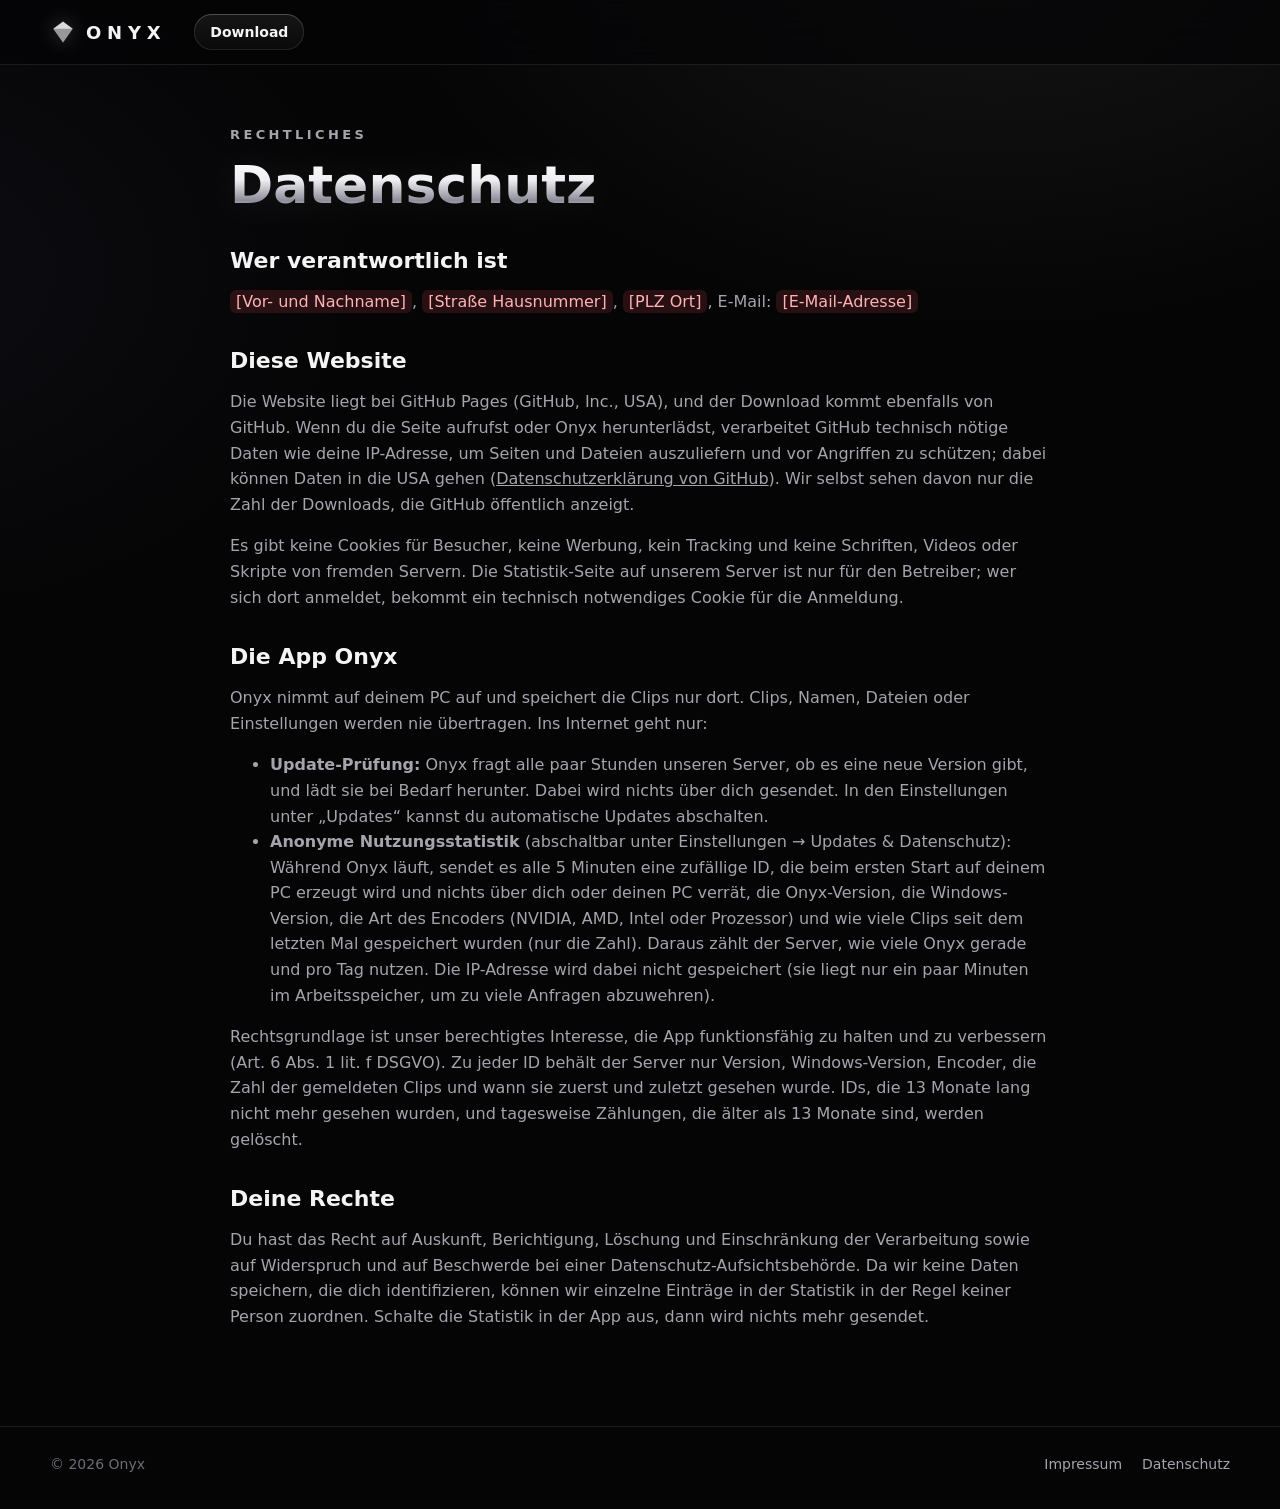
==== datenschutz/index.html @ a384460d "Website 0.4.1" ====
<!doctype html>
<html lang="de">
<head>
  <meta charset="utf-8">
  <meta http-equiv="Content-Security-Policy" content="default-src 'self'; img-src 'self' data:; media-src 'self'; style-src 'self'; script-src 'self'; connect-src 'self'; object-src 'none'; base-uri 'none'; form-action 'self'">
  <meta name="referrer" content="strict-origin-when-cross-origin">
  <meta name="viewport" content="width=device-width, initial-scale=1">
  <title>Datenschutz – Onyx</title>
  <link rel="icon" href="/favicon.ico">
  <link rel="stylesheet" href="/css/site.css">
</head>
<body>
  <header class="top">
    <div class="wrap top-inner">
      <a class="brand" href="/" aria-label="Onyx Startseite">
        <svg class="gem" viewBox="0 0 24 24" aria-hidden="true"><path d="M12 2.2 21 9.1 12 21.8 3 9.1Z" fill="#d9d9e0"/><path d="M3 9.1h18L12 21.8Z" fill="#000" fill-opacity=".3"/></svg>
        <span>Onyx</span>
      </a>
      <a class="btn btn-small" href="https://github.com/onyx-clips/onyx-clips.github.io/releases/latest/download/Onyx-Setup.exe">Download</a>
    </div>
  </header>
  <main class="wrap legal">
    <span class="kicker">Rechtliches</span>
    <h1 class="chrome">Datenschutz</h1>

    <h2>Wer verantwortlich ist</h2>
    <p><span class="todo">[Vor- und Nachname]</span>, <span class="todo">[Straße Hausnummer]</span>, <span class="todo">[PLZ Ort]</span>, E-Mail: <span class="todo">[E-Mail-Adresse]</span></p>

    <h2>Diese Website</h2>
    <p>Die Website liegt bei GitHub Pages (GitHub, Inc., USA), und der Download kommt ebenfalls von GitHub. Wenn du die Seite aufrufst oder Onyx herunterlädst, verarbeitet GitHub technisch nötige Daten wie deine IP-Adresse, um Seiten und Dateien auszuliefern und vor Angriffen zu schützen; dabei können Daten in die USA gehen (<a href="https://docs.github.com/de/site-policy/privacy-policies/github-general-privacy-statement">Datenschutzerklärung von GitHub</a>). Wir selbst sehen davon nur die Zahl der Downloads, die GitHub öffentlich anzeigt.</p>
    <p>Es gibt keine Cookies für Besucher, keine Werbung, kein Tracking und keine Schriften, Videos oder Skripte von fremden Servern. Die Statistik-Seite auf unserem Server ist nur für den Betreiber; wer sich dort anmeldet, bekommt ein technisch notwendiges Cookie für die Anmeldung.</p>

    <h2>Die App Onyx</h2>
    <p>Onyx nimmt auf deinem PC auf und speichert die Clips nur dort. Clips, Namen, Dateien oder Einstellungen werden nie übertragen. Ins Internet geht nur:</p>
    <ul>
      <li><b>Update-Prüfung:</b> Onyx fragt alle paar Stunden unseren Server, ob es eine neue Version gibt, und lädt sie bei Bedarf herunter. Dabei wird nichts über dich gesendet. In den Einstellungen unter „Updates“ kannst du automatische Updates abschalten.</li>
      <li><b>Anonyme Nutzungsstatistik</b> (abschaltbar unter Einstellungen → Updates &amp; Datenschutz): Während Onyx läuft, sendet es alle 5 Minuten eine zufällige ID, die beim ersten Start auf deinem PC erzeugt wird und nichts über dich oder deinen PC verrät, die Onyx-Version, die Windows-Version, die Art des Encoders (NVIDIA, AMD, Intel oder Prozessor) und wie viele Clips seit dem letzten Mal gespeichert wurden (nur die Zahl). Daraus zählt der Server, wie viele Onyx gerade und pro Tag nutzen. Die IP-Adresse wird dabei nicht gespeichert (sie liegt nur ein paar Minuten im Arbeitsspeicher, um zu viele Anfragen abzuwehren).</li>
    </ul>
    <p>Rechtsgrundlage ist unser berechtigtes Interesse, die App funktionsfähig zu halten und zu verbessern (Art. 6 Abs. 1 lit. f DSGVO). Zu jeder ID behält der Server nur Version, Windows-Version, Encoder, die Zahl der gemeldeten Clips und wann sie zuerst und zuletzt gesehen wurde. IDs, die 13 Monate lang nicht mehr gesehen wurden, und tagesweise Zählungen, die älter als 13 Monate sind, werden gelöscht.</p>

    <h2>Deine Rechte</h2>
    <p>Du hast das Recht auf Auskunft, Berichtigung, Löschung und Einschränkung der Verarbeitung sowie auf Widerspruch und auf Beschwerde bei einer Datenschutz-Aufsichtsbehörde. Da wir keine Daten speichern, die dich identifizieren, können wir einzelne Einträge in der Statistik in der Regel keiner Person zuordnen. Schalte die Statistik in der App aus, dann wird nichts mehr gesendet.</p>
  </main>
  <footer class="foot">
    <div class="wrap foot-inner">
      <span>© 2026 Onyx</span>
      <nav aria-label="Rechtliches"><a href="/impressum/">Impressum</a><a href="/datenschutz/">Datenschutz</a></nav>
    </div>
  </footer>
</body>
</html>
---- css/site.css ----
/* Onyx website, design "Obsidian" like the app: near-black surfaces, chrome type, light edges,
   white as the only accent. System fonts only (Bahnschrift ships with Windows); nothing is loaded
   from other servers. */
:root {
  color-scheme: dark;
  --obsidian: #050506;
  --bg-1: #0c0c0e;
  --bg-2: #121215;
  --bg-3: #19191d;
  --line: rgba(255, 255, 255, 0.09);
  --line-2: rgba(255, 255, 255, 0.16);
  --text-1: #f4f4f5;
  --text-2: #a4a4ad;
  --text-3: #6c6c76;
  --accent: #f4f4f5;
  --on-accent: #0a0a0c;
  --live: #ff4d55;
  --ok: #57e08c;
  --chrome: linear-gradient(180deg, #ffffff 0%, #efeff3 40%, #8e8e9a 76%, #d9d9e0 100%);
  --edge: inset 0 0 0 1px rgba(255, 255, 255, 0.1), inset 0 1px 0 rgba(255, 255, 255, 0.14);
  --glass: linear-gradient(180deg, rgba(255, 255, 255, 0.07), rgba(255, 255, 255, 0.025));
  --shadow: 0 30px 80px rgba(0, 0, 0, 0.6), 0 8px 24px rgba(0, 0, 0, 0.4);
  --font: "Segoe UI Variable Text", "Segoe UI", system-ui, -apple-system, "Helvetica Neue", Arial, sans-serif;
  --font-display: "Bahnschrift", "Segoe UI Variable Display", "Arial Narrow", "Roboto Condensed", system-ui, sans-serif;
  --r: 18px;
  --ease: cubic-bezier(0.16, 1, 0.3, 1);
}

* { box-sizing: border-box; }
[hidden] { display: none !important; }
html { scroll-behavior: smooth; scroll-padding-top: 84px; }
body {
  margin: 0;
  background: var(--obsidian);
  color: var(--text-1);
  font: 16px/1.6 var(--font);
  -webkit-font-smoothing: antialiased;
  overflow-x: hidden;
}
body::before {
  content: ""; position: fixed; inset: 0; z-index: -1; pointer-events: none;
  background:
    radial-gradient(900px 600px at 78% -10%, rgba(255, 255, 255, 0.07), transparent 70%),
    radial-gradient(700px 500px at -10% 30%, rgba(160, 170, 255, 0.05), transparent 70%),
    var(--obsidian);
}
img, video { max-width: 100%; display: block; }
a { color: inherit; }
::selection { background: rgba(255, 255, 255, 0.22); }

.wrap { width: min(1180px, 100% - 40px); margin: 0 auto; }
.skip { position: absolute; left: -999px; top: 8px; z-index: 100; padding: 8px 14px; background: var(--accent); color: var(--on-accent); border-radius: 8px; }
.skip:focus { left: 12px; }

.chrome {
  background: var(--chrome);
  -webkit-background-clip: text; background-clip: text;
  color: transparent;
  filter: drop-shadow(0 2px 18px rgba(255, 255, 255, 0.08));
}
.kicker {
  display: inline-block;
  font-family: var(--font-display); font-size: 13px; font-weight: 600; letter-spacing: 0.26em; text-transform: uppercase;
  color: var(--text-2);
}
.mono { font-family: "Cascadia Mono", Consolas, monospace; font-size: 0.92em; color: var(--text-1); }
kbd {
  display: inline-block; min-width: 1.8em; padding: 0.05em 0.5em; border-radius: 7px;
  font: 600 0.82em var(--font-display); letter-spacing: 0.04em; text-align: center; color: var(--text-1);
  background: linear-gradient(180deg, #2a2a30, #17171b);
  box-shadow: inset 0 1px 0 rgba(255, 255, 255, 0.18), 0 2px 0 #050506, 0 3px 8px rgba(0, 0, 0, 0.5);
  vertical-align: 0.08em;
}

/* ───────── Buttons ───────── */
.btn {
  display: inline-flex; align-items: center; justify-content: center; gap: 10px;
  height: 44px; padding: 0 20px; border-radius: 999px;
  font: 600 15px var(--font); text-decoration: none; white-space: nowrap;
  color: var(--text-1); background: var(--glass); box-shadow: var(--edge);
  transition: transform 0.2s var(--ease), box-shadow 0.2s var(--ease), background 0.2s;
}
.btn:hover { transform: translateY(-1px); box-shadow: inset 0 0 0 1px rgba(255, 255, 255, 0.2), inset 0 1px 0 rgba(255, 255, 255, 0.2), 0 10px 30px rgba(0, 0, 0, 0.4); }
.btn:focus-visible { outline: 2px solid #fff; outline-offset: 3px; }
.btn svg { width: 19px; height: 19px; }
.btn-primary { color: var(--on-accent); background: linear-gradient(180deg, #ffffff, #dcdce2); box-shadow: inset 0 1px 0 #fff, 0 0 28px rgba(255, 255, 255, 0.22); }
.btn-primary:hover { box-shadow: inset 0 1px 0 #fff, 0 0 40px rgba(255, 255, 255, 0.35), 0 12px 30px rgba(0, 0, 0, 0.4); }
.btn-big { height: 54px; padding: 0 26px; font-size: 16px; }
.btn-small { height: 36px; padding: 0 16px; font-size: 14px; }

/* ───────── Header ───────── */
.top {
  position: sticky; top: 0; z-index: 50;
  background: rgba(5, 5, 6, 0.72);
  backdrop-filter: blur(18px) saturate(150%);
  border-bottom: 1px solid var(--line);
}
.top-inner { display: flex; align-items: center; gap: 28px; height: 64px; }
.brand { display: flex; align-items: center; gap: 10px; text-decoration: none; font: 700 18px var(--font-display); letter-spacing: 0.32em; text-transform: uppercase; }
.gem { width: 26px; height: 26px; filter: drop-shadow(0 0 10px rgba(255, 255, 255, 0.25)); }
.nav { display: flex; gap: 26px; margin-left: auto; }
.nav a { color: var(--text-2); text-decoration: none; font-size: 15px; transition: color 0.2s; }
.nav a:hover { color: var(--text-1); }

/* ───────── Hero ───────── */
.hero { position: relative; overflow: hidden; padding: 72px 0 56px; }
.beams { position: absolute; inset: 0; pointer-events: none; }
.beams span { position: absolute; top: -40%; height: 180%; width: 14%; rotate: 22deg; background: linear-gradient(90deg, transparent, rgba(255, 255, 255, 0.04), transparent); }
.beams span:first-child { left: 18%; }
.beams span:last-child { left: 64%; width: 8%; opacity: 0.7; }
.hero-inner { position: relative; display: grid; grid-template-columns: minmax(0, 1.15fr) minmax(0, 0.85fr); gap: 56px; align-items: center; }
.hero h1 { margin: 16px 0 18px; font: 700 clamp(42px, 6.2vw, 78px)/1.02 var(--font-display); letter-spacing: -0.01em; }
.lead { margin: 0; max-width: 34em; color: var(--text-2); font-size: clamp(17px, 1.6vw, 19px); }
.cta { display: flex; flex-wrap: wrap; gap: 14px; margin: 30px 0 14px; }
.fine { margin: 0; color: var(--text-3); font-size: 14px; }

.hero-phone { position: relative; justify-self: center; }
.phone {
  position: relative; width: min(330px, 78vw); aspect-ratio: 9 / 16; border-radius: 38px; overflow: hidden;
  background: #000;
  box-shadow: 0 0 0 10px #0d0d10, 0 0 0 11px rgba(255, 255, 255, 0.14), var(--shadow);
  animation: float 9s ease-in-out infinite;
}
.phone-video { width: 100%; height: 100%; object-fit: cover; }
.phone-glow { position: absolute; inset: 10% -20% -10%; z-index: -1; background: radial-gradient(closest-side, rgba(180, 190, 255, 0.22), transparent); filter: blur(40px); }
@keyframes float { 50% { translate: 0 -10px; } }

/* ───────── Steps ───────── */
.steps { display: grid; grid-template-columns: repeat(3, minmax(0, 1fr)); gap: 18px; padding: 24px 0 72px; }
.step { padding: 26px 26px 24px; border-radius: var(--r); background: var(--glass); box-shadow: var(--edge); }
.step-num { font: 700 14px var(--font-display); letter-spacing: 0.2em; color: var(--text-3); }
.step h3 { margin: 8px 0 8px; font: 700 22px var(--font-display); }
.step p { margin: 0; color: var(--text-2); font-size: 15px; }

/* ───────── Features ───────── */
.section-head { margin-bottom: 40px; }
.section-head h2, .perf h2, .trust h2, .download h2 { margin: 12px 0 0; font: 700 clamp(32px, 4.2vw, 52px)/1.06 var(--font-display); }
.features { padding: 40px 0 80px; }
.feature { display: grid; grid-template-columns: minmax(0, 0.8fr) minmax(0, 1.2fr); gap: 52px; align-items: center; padding: 34px 0; }
.feature.is-flipped { grid-template-columns: minmax(0, 1.2fr) minmax(0, 0.8fr); }
.feature.is-flipped .feature-text { order: 2; }
.feature h3 { margin: 0 0 12px; font: 700 clamp(24px, 2.6vw, 32px)/1.15 var(--font-display); }
.feature p { margin: 0; color: var(--text-2); }
.shot {
  margin: 0; border-radius: var(--r); overflow: hidden; background: var(--bg-2);
  box-shadow: 0 0 0 1px var(--line-2), var(--shadow);
  transition: transform 0.6s var(--ease);
}
.shot:hover { transform: translateY(-4px); }
.shot img { width: 100%; height: auto; }
.shot-tall { max-width: 380px; justify-self: center; }
.more { display: grid; grid-template-columns: repeat(3, minmax(0, 1fr)); gap: 12px 24px; margin: 46px 0 0; padding: 0; list-style: none; color: var(--text-2); font-size: 15px; }
.more li { padding: 14px 16px; border-radius: 14px; background: rgba(255, 255, 255, 0.03); box-shadow: inset 0 0 0 1px var(--line); }
.more b { color: var(--text-1); font-weight: 600; }

/* ───────── Performance ───────── */
.perf { padding: 80px 0; border-top: 1px solid var(--line); border-bottom: 1px solid var(--line); background: linear-gradient(180deg, rgba(255, 255, 255, 0.02), transparent); }
.perf-inner { display: grid; grid-template-columns: minmax(0, 1fr) minmax(0, 1fr); gap: 56px; align-items: center; }
.perf p { color: var(--text-2); }
.chips { display: flex; flex-wrap: wrap; gap: 10px; margin-top: 22px; }
.chip { padding: 8px 14px; border-radius: 999px; font: 600 13px var(--font-display); letter-spacing: 0.12em; text-transform: uppercase; background: var(--glass); box-shadow: var(--edge); }

/* ───────── Trust, FAQ, download ───────── */
.trust { padding: 80px 0 40px; }
.trust-card { padding: 44px; border-radius: 28px; text-align: center; background: radial-gradient(600px 240px at 50% 0%, rgba(255, 255, 255, 0.08), transparent), var(--glass); box-shadow: var(--edge); }
.trust-card p { max-width: 46em; margin: 16px auto 0; color: var(--text-2); }

.faq { padding: 60px 0 40px; max-width: 860px; }
details { border-bottom: 1px solid var(--line); }
summary { cursor: pointer; list-style: none; padding: 20px 40px 20px 0; position: relative; font: 600 19px var(--font-display); }
summary::-webkit-details-marker { display: none; }
summary::after { content: "+"; position: absolute; right: 6px; top: 16px; font: 300 28px var(--font); color: var(--text-2); transition: rotate 0.3s var(--ease); }
details[open] summary::after { rotate: 45deg; }
details p { margin: 0 0 22px; color: var(--text-2); }

.download { padding: 60px 0 90px; }
.download-card { padding: 56px 32px; border-radius: 32px; text-align: center; background: radial-gradient(500px 260px at 50% 0%, rgba(255, 255, 255, 0.1), transparent), var(--glass); box-shadow: var(--edge), var(--shadow); }
.gem-big { width: 64px; height: 64px; margin: 0 auto 6px; }
.download-card .lead { margin: 14px auto 28px; }
.download-card .fine { margin-top: 14px; }

.foot { border-top: 1px solid var(--line); padding: 26px 0 34px; color: var(--text-3); font-size: 14px; }
.foot-inner { display: flex; flex-wrap: wrap; justify-content: space-between; gap: 12px; }
.foot nav { display: flex; gap: 20px; }
.foot a { color: var(--text-2); text-decoration: none; }
.foot a:hover { color: var(--text-1); }

/* ───────── Legal pages ───────── */
.legal { max-width: 820px; padding: 56px 0 80px; }
.legal h1 { font: 700 clamp(34px, 5vw, 52px)/1.1 var(--font-display); margin: 10px 0 26px; }
.legal h2 { font: 700 22px var(--font-display); margin: 34px 0 10px; }
.legal p, .legal li { color: var(--text-2); }
.legal .todo { padding: 2px 6px; border-radius: 6px; background: rgba(255, 77, 85, 0.14); color: #ffb3b7; }

/* ───────── Reveal on scroll (only when JS runs) ───────── */
.js .reveal { opacity: 0; translate: 0 26px; transition: opacity 0.8s var(--ease), translate 0.8s var(--ease); }
.js .reveal.is-in { opacity: 1; translate: 0 0; }

@media (max-width: 900px) {
  .hero { padding-top: 44px; }
  .hero-inner, .feature, .feature.is-flipped, .perf-inner { grid-template-columns: minmax(0, 1fr); gap: 32px; }
  .feature.is-flipped .feature-text { order: 0; }
  .steps, .more { grid-template-columns: minmax(0, 1fr); }
  .nav { display: none; }
  .top .btn-small { margin-left: auto; }
  .trust-card { padding: 30px 22px; }
}
@media (prefers-reduced-motion: reduce) {
  * { animation: none !important; transition: none !important; scroll-behavior: auto !important; }
  .js .reveal { opacity: 1; translate: 0 0; }
}
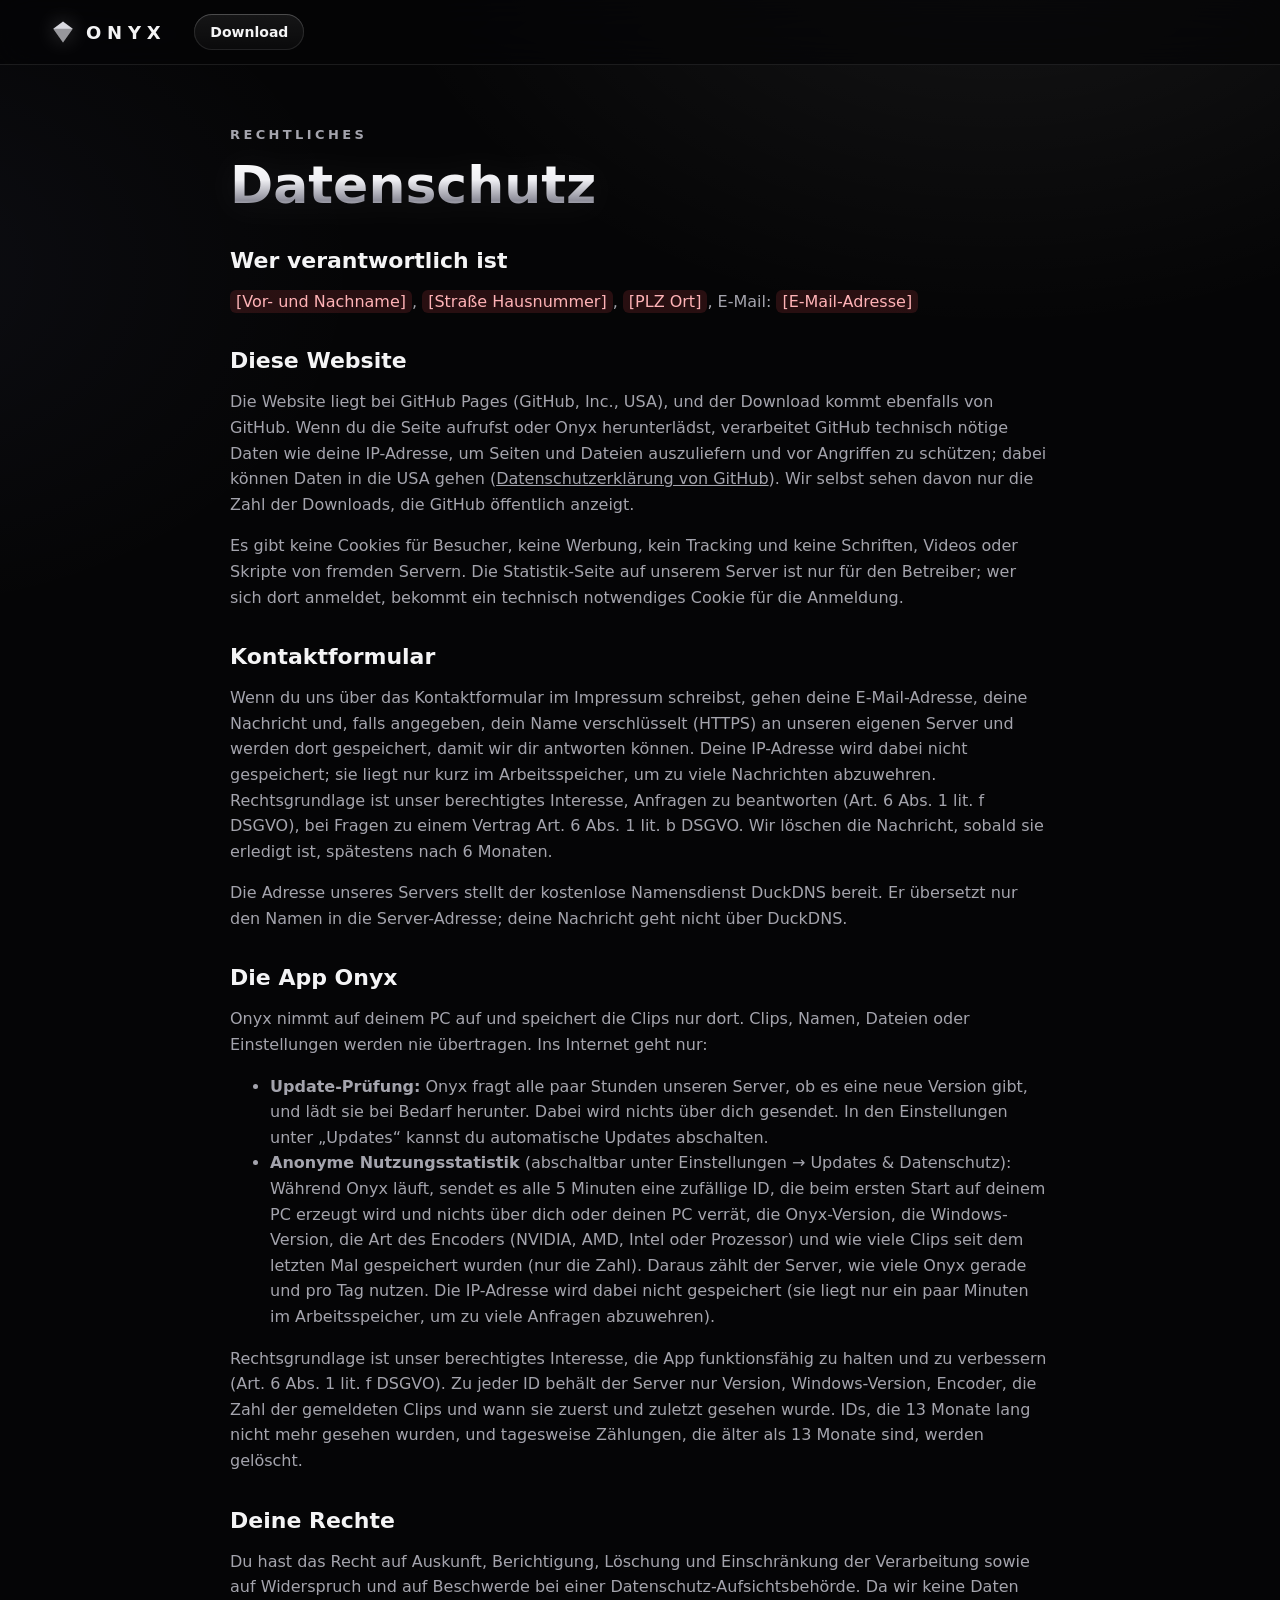
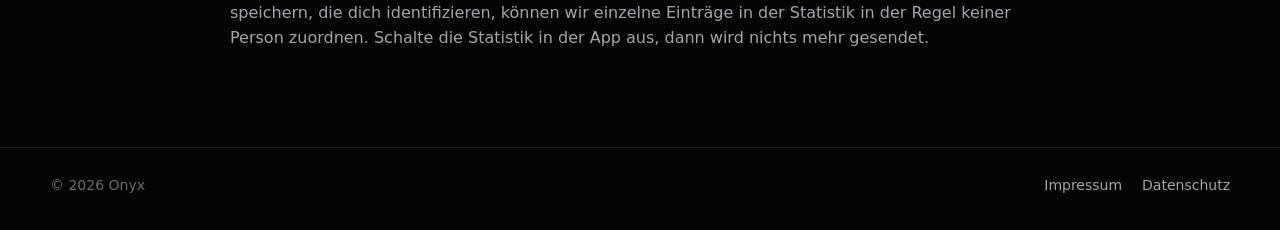
==== commit 2190ba3b: "Website 0.4.3" ====
--- a/datenschutz/index.html
+++ b/datenschutz/index.html
@@ -2,7 +2,7 @@
 <html lang="de">
 <head>
   <meta charset="utf-8">
-  <meta http-equiv="Content-Security-Policy" content="default-src 'self'; img-src 'self' data:; media-src 'self'; style-src 'self'; script-src 'self'; connect-src 'self'; object-src 'none'; base-uri 'none'; form-action 'self'">
+  <meta http-equiv="Content-Security-Policy" content="default-src 'self'; img-src 'self' data:; media-src 'self'; style-src 'self'; script-src 'self'; connect-src 'self' https://onyx-clips.duckdns.org:8443; object-src 'none'; base-uri 'none'; form-action 'self' https://onyx-clips.duckdns.org:8443">
   <meta name="referrer" content="strict-origin-when-cross-origin">
   <meta name="viewport" content="width=device-width, initial-scale=1">
   <title>Datenschutz – Onyx</title>
@@ -29,6 +29,12 @@
     <h2>Diese Website</h2>
     <p>Die Website liegt bei GitHub Pages (GitHub, Inc., USA), und der Download kommt ebenfalls von GitHub. Wenn du die Seite aufrufst oder Onyx herunterlädst, verarbeitet GitHub technisch nötige Daten wie deine IP-Adresse, um Seiten und Dateien auszuliefern und vor Angriffen zu schützen; dabei können Daten in die USA gehen (<a href="https://docs.github.com/de/site-policy/privacy-policies/github-general-privacy-statement">Datenschutzerklärung von GitHub</a>). Wir selbst sehen davon nur die Zahl der Downloads, die GitHub öffentlich anzeigt.</p>
     <p>Es gibt keine Cookies für Besucher, keine Werbung, kein Tracking und keine Schriften, Videos oder Skripte von fremden Servern. Die Statistik-Seite auf unserem Server ist nur für den Betreiber; wer sich dort anmeldet, bekommt ein technisch notwendiges Cookie für die Anmeldung.</p>
+    <!-- contact:start  tools/server/build-pages.ps1 leaves this out together with the form -->
+
+    <h2 id="kontakt">Kontaktformular</h2>
+    <p>Wenn du uns über das Kontaktformular im Impressum schreibst, gehen deine E-Mail-Adresse, deine Nachricht und, falls angegeben, dein Name verschlüsselt (HTTPS) an unseren eigenen Server und werden dort gespeichert, damit wir dir antworten können. Deine IP-Adresse wird dabei nicht gespeichert; sie liegt nur kurz im Arbeitsspeicher, um zu viele Nachrichten abzuwehren. Rechtsgrundlage ist unser berechtigtes Interesse, Anfragen zu beantworten (Art. 6 Abs. 1 lit. f DSGVO), bei Fragen zu einem Vertrag Art. 6 Abs. 1 lit. b DSGVO. Wir löschen die Nachricht, sobald sie erledigt ist, spätestens nach 6 Monaten.</p>
+    <p>Die Adresse unseres Servers stellt der kostenlose Namensdienst DuckDNS bereit. Er übersetzt nur den Namen in die Server-Adresse; deine Nachricht geht nicht über DuckDNS.</p>
+    <!-- contact:end -->
 
     <h2>Die App Onyx</h2>
     <p>Onyx nimmt auf deinem PC auf und speichert die Clips nur dort. Clips, Namen, Dateien oder Einstellungen werden nie übertragen. Ins Internet geht nur:</p>
--- a/css/site.css
+++ b/css/site.css
@@ -87,6 +87,8 @@
 .btn-primary:hover { box-shadow: inset 0 1px 0 #fff, 0 0 40px rgba(255, 255, 255, 0.35), 0 12px 30px rgba(0, 0, 0, 0.4); }
 .btn-big { height: 54px; padding: 0 26px; font-size: 16px; }
 .btn-small { height: 36px; padding: 0 16px; font-size: 14px; }
+button.btn { border: 0; cursor: pointer; }
+button.btn:disabled { opacity: 0.6; cursor: default; transform: none; }
 
 /* ───────── Header ───────── */
 .top {
@@ -131,6 +133,14 @@
 .step-num { font: 700 14px var(--font-display); letter-spacing: 0.2em; color: var(--text-3); }
 .step h3 { margin: 8px 0 8px; font: 700 22px var(--font-display); }
 .step p { margin: 0; color: var(--text-2); font-size: 15px; }
+
+/* ───────── Showcase video ───────── */
+.showcase { padding: 8px 0 64px; }
+.showcase-frame {
+  margin: 0; aspect-ratio: 16 / 9; border-radius: var(--r); overflow: hidden; background: #000; cursor: pointer;
+  box-shadow: 0 0 0 1px var(--line-2), 0 40px 120px rgba(0, 0, 0, 0.6);
+}
+.showcase-video { display: block; width: 100%; height: 100%; object-fit: cover; }
 
 /* ───────── Features ───────── */
 .section-head { margin-bottom: 40px; }
@@ -192,6 +202,31 @@
 .legal p, .legal li { color: var(--text-2); }
 .legal .todo { padding: 2px 6px; border-radius: 6px; background: rgba(255, 77, 85, 0.14); color: #ffb3b7; }
 
+/* the contact form in the Impressum */
+.contact { position: relative; display: grid; gap: 16px; margin: 6px 0 10px; padding: 26px; border-radius: var(--r); background: var(--glass); box-shadow: var(--edge); }
+.contact-row { display: grid; grid-template-columns: repeat(2, minmax(0, 1fr)); gap: 16px; }
+.contact .field { display: grid; gap: 8px; font-size: 14px; color: var(--text-2); }
+.contact .field i { font-style: normal; color: var(--text-3); }
+.contact input, .contact textarea {
+  width: 100%; padding: 12px 16px; border: 0; border-radius: 14px;
+  background: rgba(0, 0, 0, 0.35); color: var(--text-1); font: 16px/1.5 var(--font);
+  box-shadow: inset 0 0 0 1px var(--line-2);
+}
+.contact input { height: 48px; }
+.contact textarea { min-height: 150px; resize: vertical; }
+.contact input:focus, .contact textarea:focus { outline: none; box-shadow: inset 0 0 0 1px rgba(255, 255, 255, 0.6), 0 0 0 4px rgba(255, 255, 255, 0.08); }
+.contact .fine { margin: 0; }
+.contact .fine a { color: var(--text-2); }
+.contact-send { display: flex; flex-wrap: wrap; align-items: center; gap: 12px 18px; }
+.contact-status { margin: 0 !important; font-size: 15px; }
+.contact-status.is-ok { color: var(--ok) !important; }
+.contact-status.is-error { color: #ff9aa0 !important; }
+.contact .hp { position: absolute; left: -9999px; width: 1px; height: 1px; overflow: hidden; }
+@media (max-width: 640px) {
+  .contact { padding: 20px; }
+  .contact-row { grid-template-columns: minmax(0, 1fr); }
+}
+
 /* ───────── Reveal on scroll (only when JS runs) ───────── */
 .js .reveal { opacity: 0; translate: 0 26px; transition: opacity 0.8s var(--ease), translate 0.8s var(--ease); }
 .js .reveal.is-in { opacity: 1; translate: 0 0; }
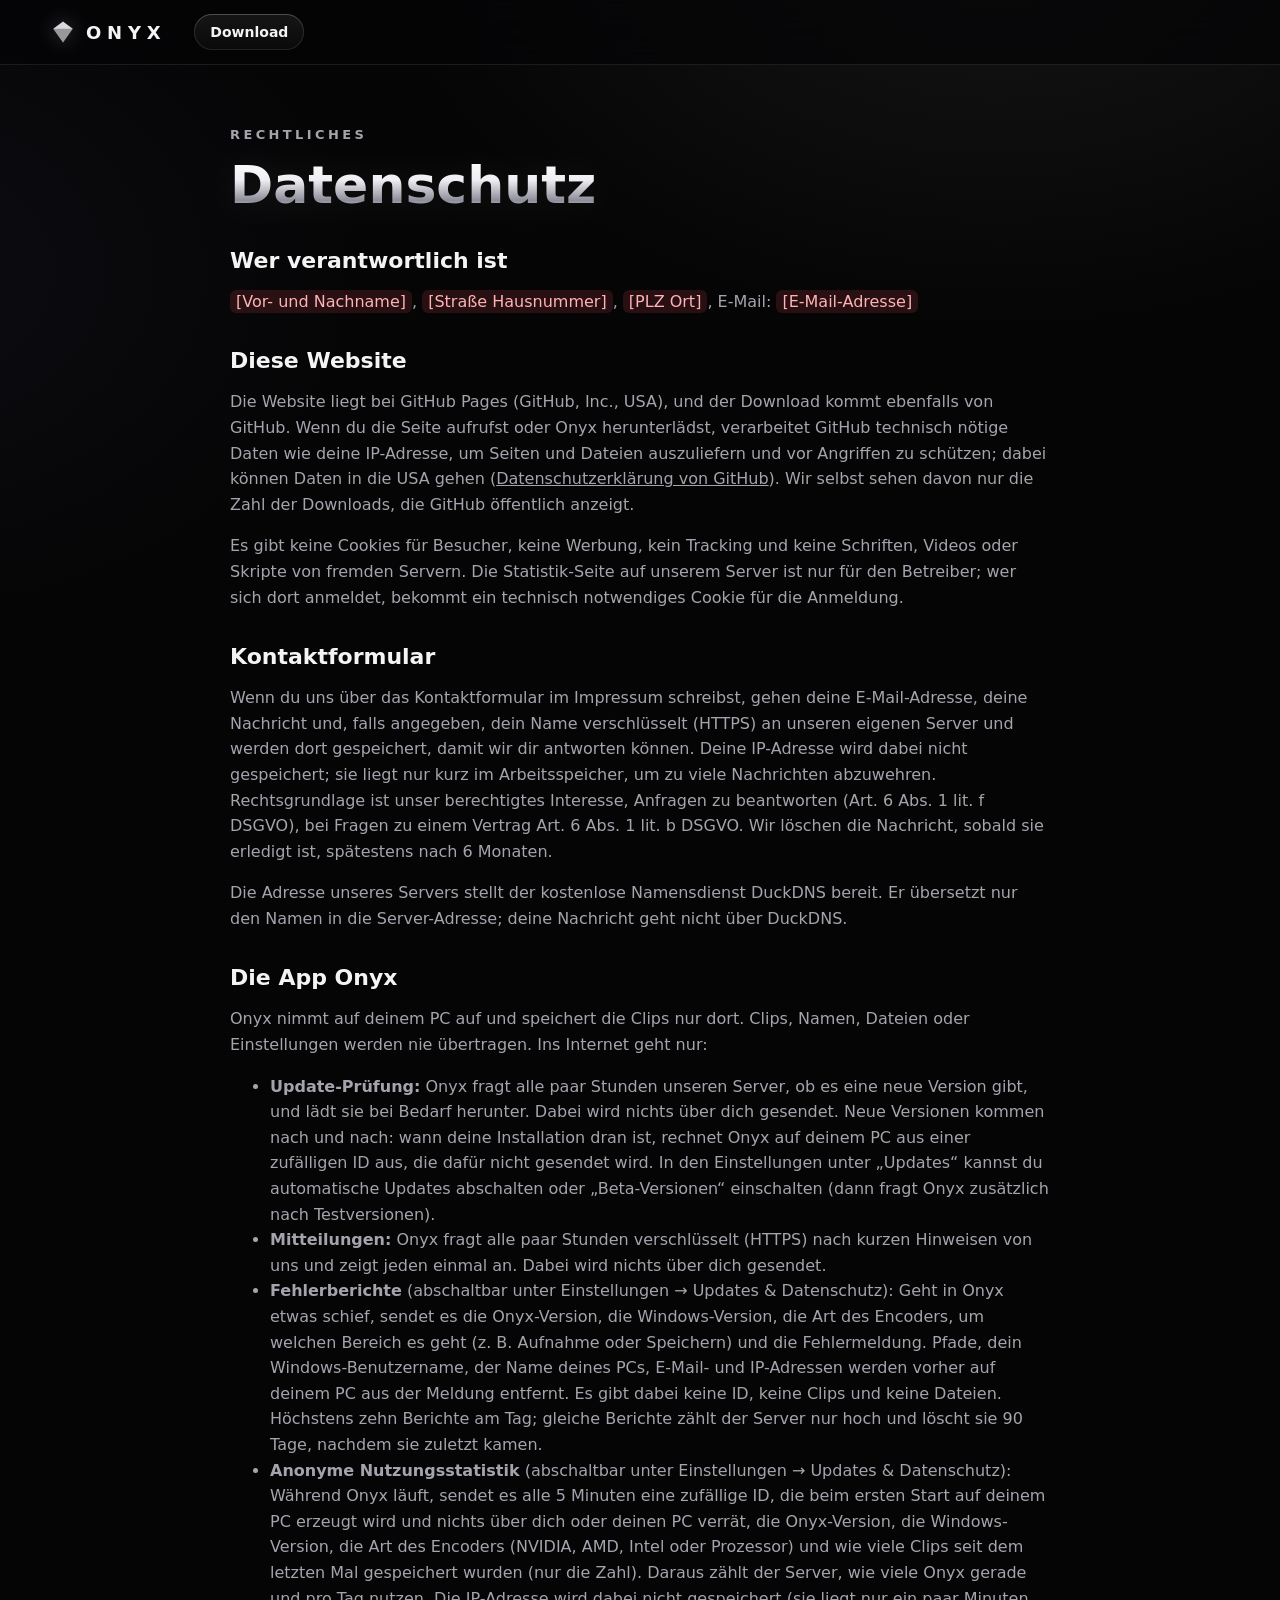
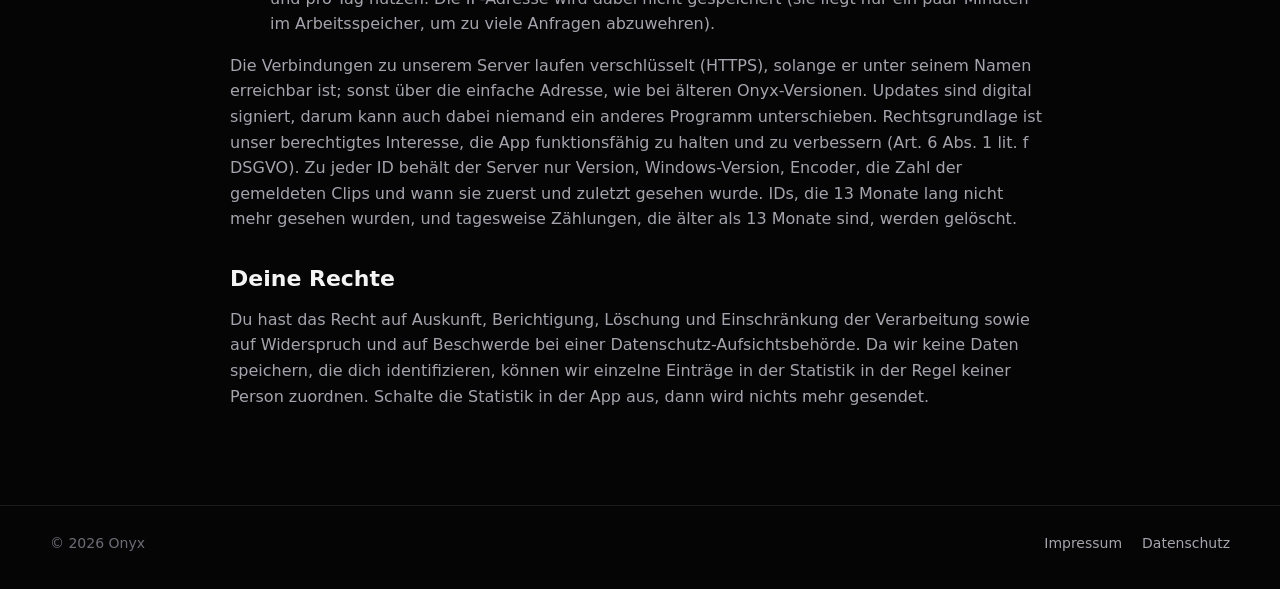
==== commit a04b8880: "Website 0.4.6" ====
--- a/datenschutz/index.html
+++ b/datenschutz/index.html
@@ -39,10 +39,12 @@
     <h2>Die App Onyx</h2>
     <p>Onyx nimmt auf deinem PC auf und speichert die Clips nur dort. Clips, Namen, Dateien oder Einstellungen werden nie übertragen. Ins Internet geht nur:</p>
     <ul>
-      <li><b>Update-Prüfung:</b> Onyx fragt alle paar Stunden unseren Server, ob es eine neue Version gibt, und lädt sie bei Bedarf herunter. Dabei wird nichts über dich gesendet. In den Einstellungen unter „Updates“ kannst du automatische Updates abschalten.</li>
+      <li><b>Update-Prüfung:</b> Onyx fragt alle paar Stunden unseren Server, ob es eine neue Version gibt, und lädt sie bei Bedarf herunter. Dabei wird nichts über dich gesendet. Neue Versionen kommen nach und nach: wann deine Installation dran ist, rechnet Onyx auf deinem PC aus einer zufälligen ID aus, die dafür nicht gesendet wird. In den Einstellungen unter „Updates“ kannst du automatische Updates abschalten oder „Beta-Versionen“ einschalten (dann fragt Onyx zusätzlich nach Testversionen).</li>
+      <li><b>Mitteilungen:</b> Onyx fragt alle paar Stunden verschlüsselt (HTTPS) nach kurzen Hinweisen von uns und zeigt jeden einmal an. Dabei wird nichts über dich gesendet.</li>
+      <li><b>Fehlerberichte</b> (abschaltbar unter Einstellungen → Updates &amp; Datenschutz): Geht in Onyx etwas schief, sendet es die Onyx-Version, die Windows-Version, die Art des Encoders, um welchen Bereich es geht (z. B. Aufnahme oder Speichern) und die Fehlermeldung. Pfade, dein Windows-Benutzername, der Name deines PCs, E-Mail- und IP-Adressen werden vorher auf deinem PC aus der Meldung entfernt. Es gibt dabei keine ID, keine Clips und keine Dateien. Höchstens zehn Berichte am Tag; gleiche Berichte zählt der Server nur hoch und löscht sie 90 Tage, nachdem sie zuletzt kamen.</li>
       <li><b>Anonyme Nutzungsstatistik</b> (abschaltbar unter Einstellungen → Updates &amp; Datenschutz): Während Onyx läuft, sendet es alle 5 Minuten eine zufällige ID, die beim ersten Start auf deinem PC erzeugt wird und nichts über dich oder deinen PC verrät, die Onyx-Version, die Windows-Version, die Art des Encoders (NVIDIA, AMD, Intel oder Prozessor) und wie viele Clips seit dem letzten Mal gespeichert wurden (nur die Zahl). Daraus zählt der Server, wie viele Onyx gerade und pro Tag nutzen. Die IP-Adresse wird dabei nicht gespeichert (sie liegt nur ein paar Minuten im Arbeitsspeicher, um zu viele Anfragen abzuwehren).</li>
     </ul>
-    <p>Rechtsgrundlage ist unser berechtigtes Interesse, die App funktionsfähig zu halten und zu verbessern (Art. 6 Abs. 1 lit. f DSGVO). Zu jeder ID behält der Server nur Version, Windows-Version, Encoder, die Zahl der gemeldeten Clips und wann sie zuerst und zuletzt gesehen wurde. IDs, die 13 Monate lang nicht mehr gesehen wurden, und tagesweise Zählungen, die älter als 13 Monate sind, werden gelöscht.</p>
+    <p>Die Verbindungen zu unserem Server laufen verschlüsselt (HTTPS), solange er unter seinem Namen erreichbar ist; sonst über die einfache Adresse, wie bei älteren Onyx-Versionen. Updates sind digital signiert, darum kann auch dabei niemand ein anderes Programm unterschieben. Rechtsgrundlage ist unser berechtigtes Interesse, die App funktionsfähig zu halten und zu verbessern (Art. 6 Abs. 1 lit. f DSGVO). Zu jeder ID behält der Server nur Version, Windows-Version, Encoder, die Zahl der gemeldeten Clips und wann sie zuerst und zuletzt gesehen wurde. IDs, die 13 Monate lang nicht mehr gesehen wurden, und tagesweise Zählungen, die älter als 13 Monate sind, werden gelöscht.</p>
 
     <h2>Deine Rechte</h2>
     <p>Du hast das Recht auf Auskunft, Berichtigung, Löschung und Einschränkung der Verarbeitung sowie auf Widerspruch und auf Beschwerde bei einer Datenschutz-Aufsichtsbehörde. Da wir keine Daten speichern, die dich identifizieren, können wir einzelne Einträge in der Statistik in der Regel keiner Person zuordnen. Schalte die Statistik in der App aus, dann wird nichts mehr gesendet.</p>
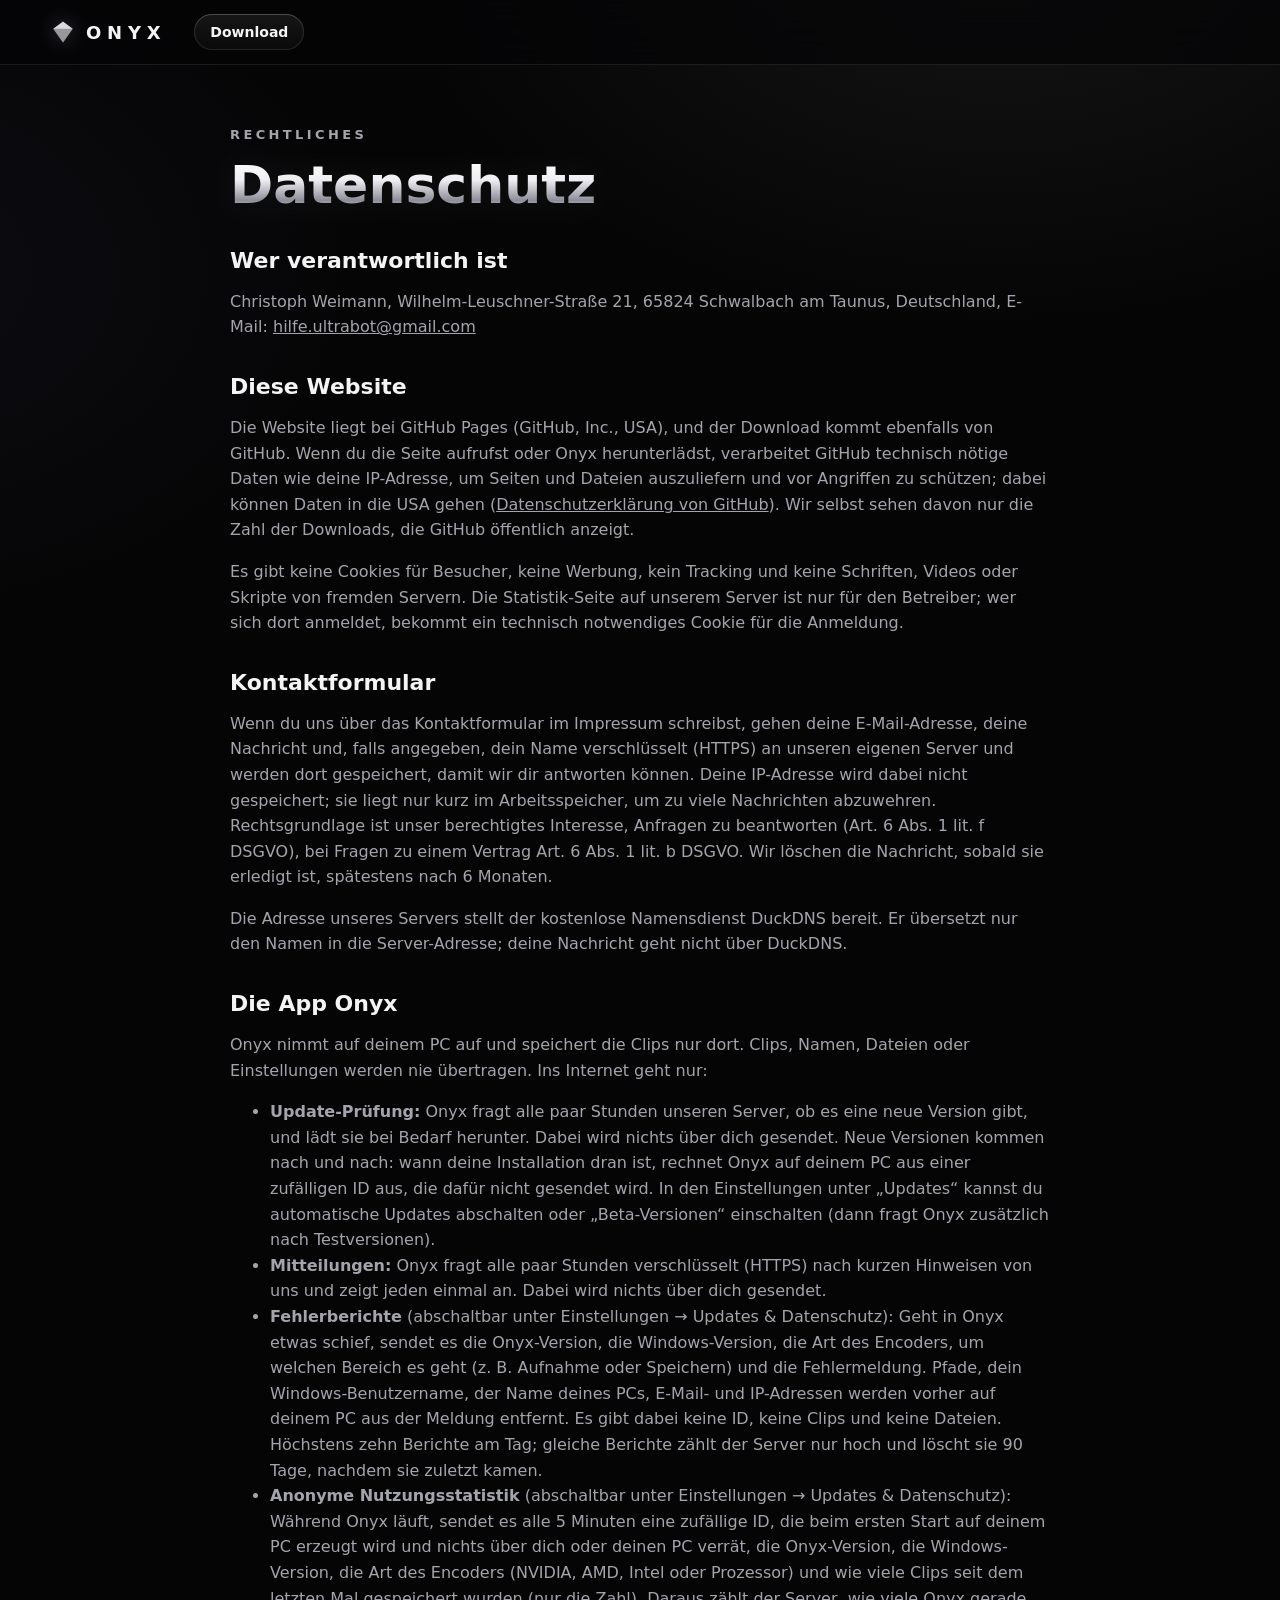
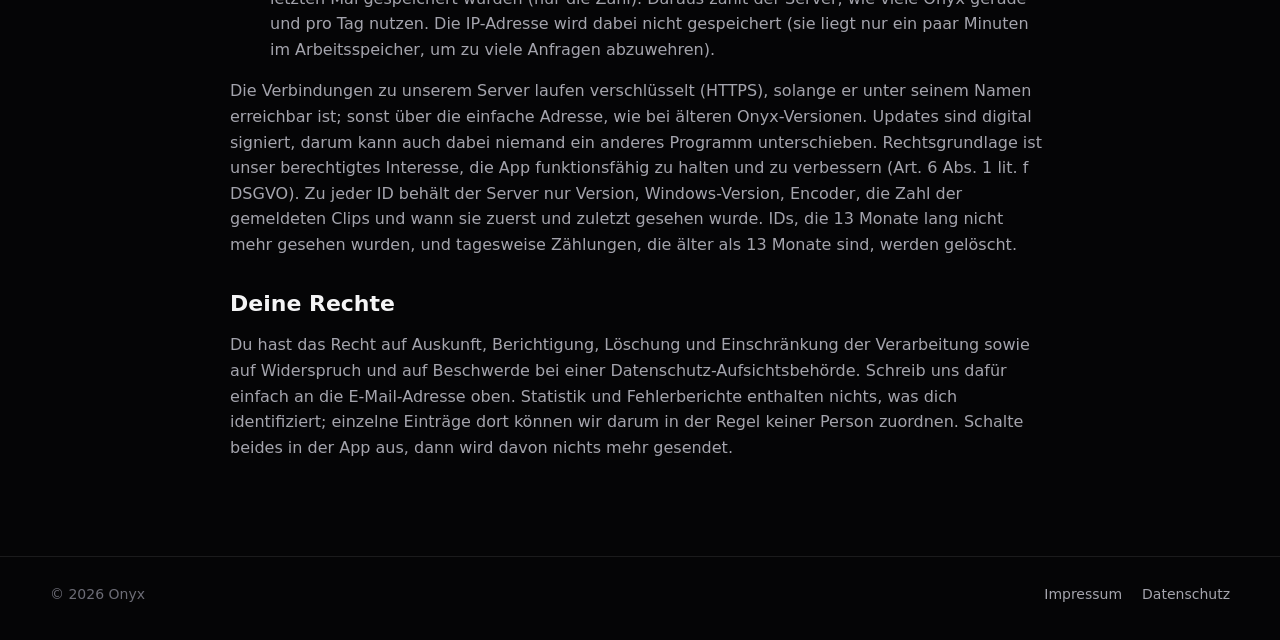
==== commit 6ba3b590: "Website 0.4.6" ====
--- a/datenschutz/index.html
+++ b/datenschutz/index.html
@@ -24,7 +24,7 @@
     <h1 class="chrome">Datenschutz</h1>
 
     <h2>Wer verantwortlich ist</h2>
-    <p><span class="todo">[Vor- und Nachname]</span>, <span class="todo">[Straße Hausnummer]</span>, <span class="todo">[PLZ Ort]</span>, E-Mail: <span class="todo">[E-Mail-Adresse]</span></p>
+    <p>Christoph Weimann, Wilhelm-Leuschner-Straße 21, 65824 Schwalbach am Taunus, Deutschland, E-Mail: <a href="mailto:hilfe.ultrabot@gmail.com">hilfe.ultrabot@gmail.com</a></p>
 
     <h2>Diese Website</h2>
     <p>Die Website liegt bei GitHub Pages (GitHub, Inc., USA), und der Download kommt ebenfalls von GitHub. Wenn du die Seite aufrufst oder Onyx herunterlädst, verarbeitet GitHub technisch nötige Daten wie deine IP-Adresse, um Seiten und Dateien auszuliefern und vor Angriffen zu schützen; dabei können Daten in die USA gehen (<a href="https://docs.github.com/de/site-policy/privacy-policies/github-general-privacy-statement">Datenschutzerklärung von GitHub</a>). Wir selbst sehen davon nur die Zahl der Downloads, die GitHub öffentlich anzeigt.</p>
@@ -47,7 +47,7 @@
     <p>Die Verbindungen zu unserem Server laufen verschlüsselt (HTTPS), solange er unter seinem Namen erreichbar ist; sonst über die einfache Adresse, wie bei älteren Onyx-Versionen. Updates sind digital signiert, darum kann auch dabei niemand ein anderes Programm unterschieben. Rechtsgrundlage ist unser berechtigtes Interesse, die App funktionsfähig zu halten und zu verbessern (Art. 6 Abs. 1 lit. f DSGVO). Zu jeder ID behält der Server nur Version, Windows-Version, Encoder, die Zahl der gemeldeten Clips und wann sie zuerst und zuletzt gesehen wurde. IDs, die 13 Monate lang nicht mehr gesehen wurden, und tagesweise Zählungen, die älter als 13 Monate sind, werden gelöscht.</p>
 
     <h2>Deine Rechte</h2>
-    <p>Du hast das Recht auf Auskunft, Berichtigung, Löschung und Einschränkung der Verarbeitung sowie auf Widerspruch und auf Beschwerde bei einer Datenschutz-Aufsichtsbehörde. Da wir keine Daten speichern, die dich identifizieren, können wir einzelne Einträge in der Statistik in der Regel keiner Person zuordnen. Schalte die Statistik in der App aus, dann wird nichts mehr gesendet.</p>
+    <p>Du hast das Recht auf Auskunft, Berichtigung, Löschung und Einschränkung der Verarbeitung sowie auf Widerspruch und auf Beschwerde bei einer Datenschutz-Aufsichtsbehörde. Schreib uns dafür einfach an die E-Mail-Adresse oben. Statistik und Fehlerberichte enthalten nichts, was dich identifiziert; einzelne Einträge dort können wir darum in der Regel keiner Person zuordnen. Schalte beides in der App aus, dann wird davon nichts mehr gesendet.</p>
   </main>
   <footer class="foot">
     <div class="wrap foot-inner">
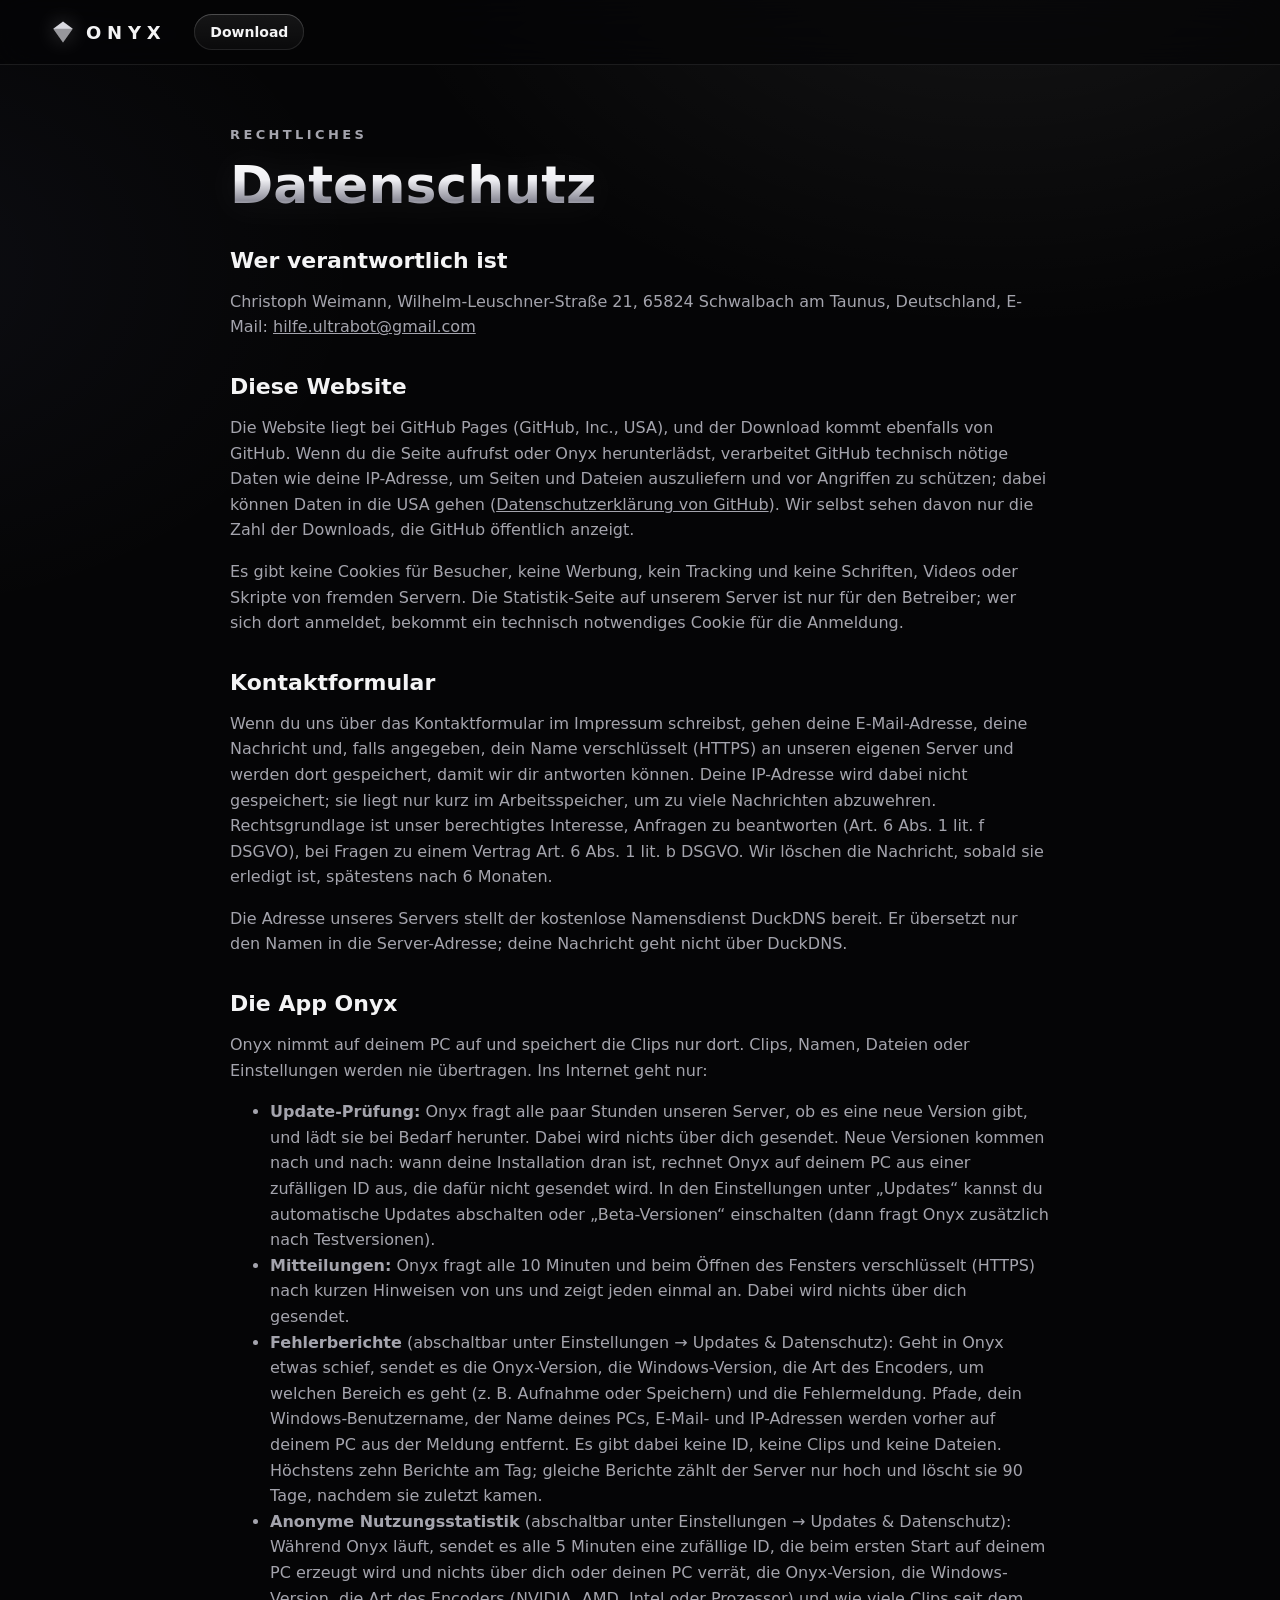
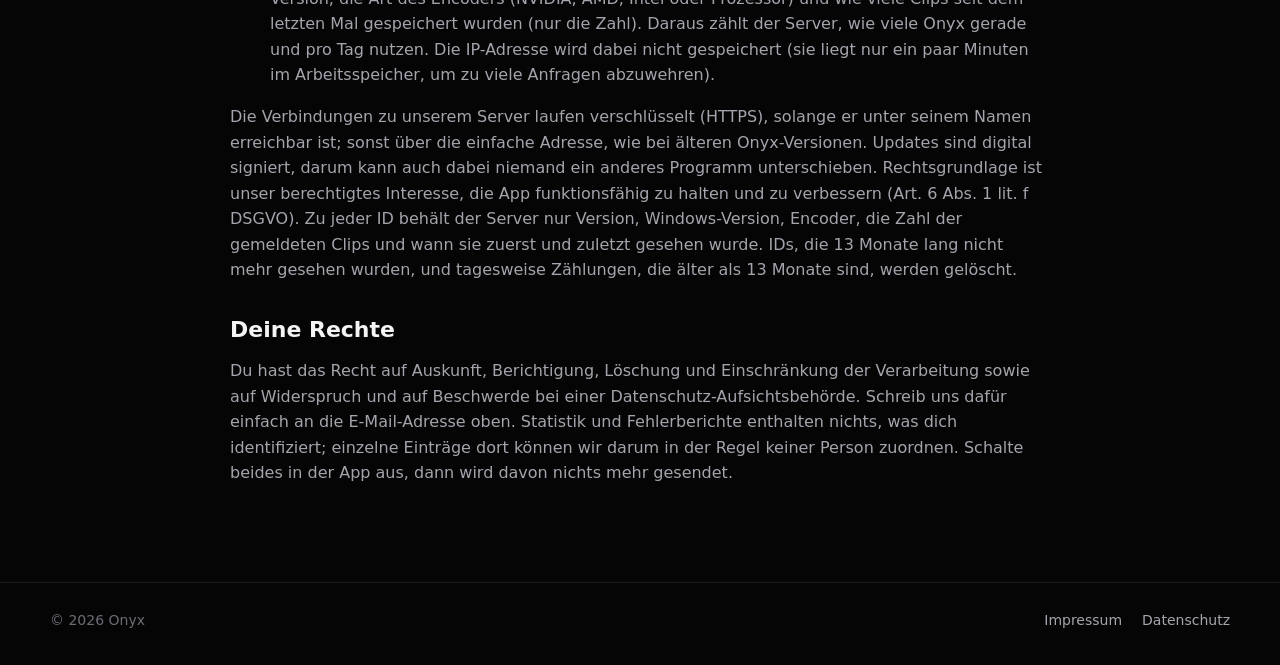
==== commit e7e391d7: "Website 0.4.7" ====
--- a/datenschutz/index.html
+++ b/datenschutz/index.html
@@ -40,7 +40,7 @@
     <p>Onyx nimmt auf deinem PC auf und speichert die Clips nur dort. Clips, Namen, Dateien oder Einstellungen werden nie übertragen. Ins Internet geht nur:</p>
     <ul>
       <li><b>Update-Prüfung:</b> Onyx fragt alle paar Stunden unseren Server, ob es eine neue Version gibt, und lädt sie bei Bedarf herunter. Dabei wird nichts über dich gesendet. Neue Versionen kommen nach und nach: wann deine Installation dran ist, rechnet Onyx auf deinem PC aus einer zufälligen ID aus, die dafür nicht gesendet wird. In den Einstellungen unter „Updates“ kannst du automatische Updates abschalten oder „Beta-Versionen“ einschalten (dann fragt Onyx zusätzlich nach Testversionen).</li>
-      <li><b>Mitteilungen:</b> Onyx fragt alle paar Stunden verschlüsselt (HTTPS) nach kurzen Hinweisen von uns und zeigt jeden einmal an. Dabei wird nichts über dich gesendet.</li>
+      <li><b>Mitteilungen:</b> Onyx fragt alle 10 Minuten und beim Öffnen des Fensters verschlüsselt (HTTPS) nach kurzen Hinweisen von uns und zeigt jeden einmal an. Dabei wird nichts über dich gesendet.</li>
       <li><b>Fehlerberichte</b> (abschaltbar unter Einstellungen → Updates &amp; Datenschutz): Geht in Onyx etwas schief, sendet es die Onyx-Version, die Windows-Version, die Art des Encoders, um welchen Bereich es geht (z. B. Aufnahme oder Speichern) und die Fehlermeldung. Pfade, dein Windows-Benutzername, der Name deines PCs, E-Mail- und IP-Adressen werden vorher auf deinem PC aus der Meldung entfernt. Es gibt dabei keine ID, keine Clips und keine Dateien. Höchstens zehn Berichte am Tag; gleiche Berichte zählt der Server nur hoch und löscht sie 90 Tage, nachdem sie zuletzt kamen.</li>
       <li><b>Anonyme Nutzungsstatistik</b> (abschaltbar unter Einstellungen → Updates &amp; Datenschutz): Während Onyx läuft, sendet es alle 5 Minuten eine zufällige ID, die beim ersten Start auf deinem PC erzeugt wird und nichts über dich oder deinen PC verrät, die Onyx-Version, die Windows-Version, die Art des Encoders (NVIDIA, AMD, Intel oder Prozessor) und wie viele Clips seit dem letzten Mal gespeichert wurden (nur die Zahl). Daraus zählt der Server, wie viele Onyx gerade und pro Tag nutzen. Die IP-Adresse wird dabei nicht gespeichert (sie liegt nur ein paar Minuten im Arbeitsspeicher, um zu viele Anfragen abzuwehren).</li>
     </ul>
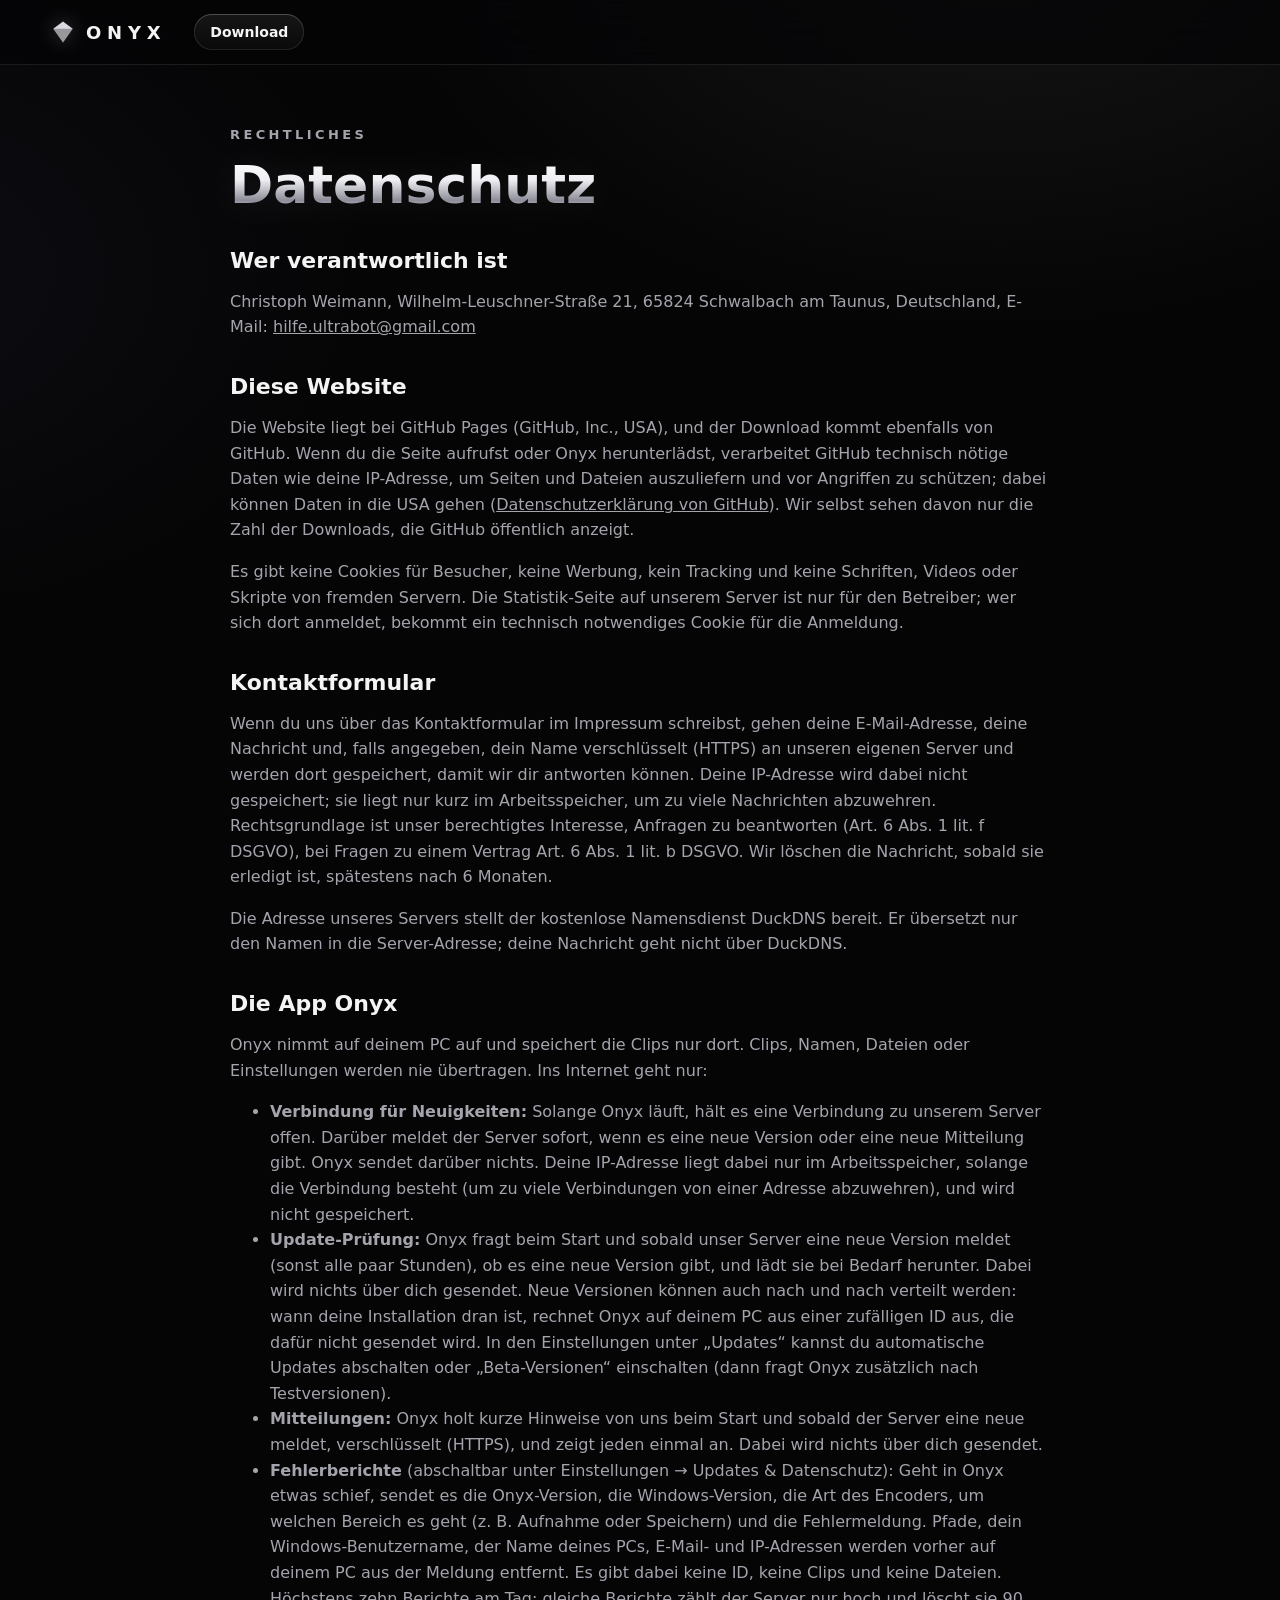
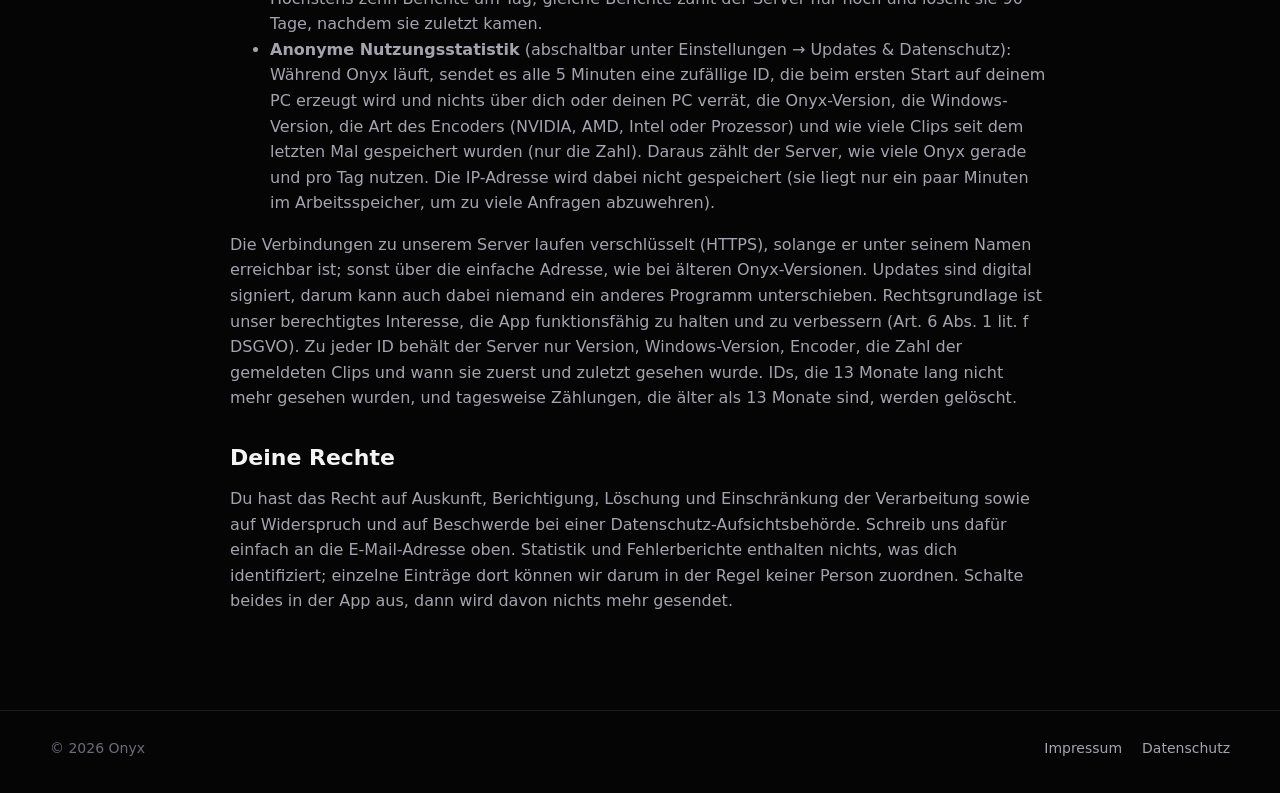
==== commit 83364df1: "Website 0.4.8" ====
--- a/datenschutz/index.html
+++ b/datenschutz/index.html
@@ -39,8 +39,9 @@
     <h2>Die App Onyx</h2>
     <p>Onyx nimmt auf deinem PC auf und speichert die Clips nur dort. Clips, Namen, Dateien oder Einstellungen werden nie übertragen. Ins Internet geht nur:</p>
     <ul>
-      <li><b>Update-Prüfung:</b> Onyx fragt alle paar Stunden unseren Server, ob es eine neue Version gibt, und lädt sie bei Bedarf herunter. Dabei wird nichts über dich gesendet. Neue Versionen kommen nach und nach: wann deine Installation dran ist, rechnet Onyx auf deinem PC aus einer zufälligen ID aus, die dafür nicht gesendet wird. In den Einstellungen unter „Updates“ kannst du automatische Updates abschalten oder „Beta-Versionen“ einschalten (dann fragt Onyx zusätzlich nach Testversionen).</li>
-      <li><b>Mitteilungen:</b> Onyx fragt alle 10 Minuten und beim Öffnen des Fensters verschlüsselt (HTTPS) nach kurzen Hinweisen von uns und zeigt jeden einmal an. Dabei wird nichts über dich gesendet.</li>
+      <li><b>Verbindung für Neuigkeiten:</b> Solange Onyx läuft, hält es eine Verbindung zu unserem Server offen. Darüber meldet der Server sofort, wenn es eine neue Version oder eine neue Mitteilung gibt. Onyx sendet darüber nichts. Deine IP-Adresse liegt dabei nur im Arbeitsspeicher, solange die Verbindung besteht (um zu viele Verbindungen von einer Adresse abzuwehren), und wird nicht gespeichert.</li>
+      <li><b>Update-Prüfung:</b> Onyx fragt beim Start und sobald unser Server eine neue Version meldet (sonst alle paar Stunden), ob es eine neue Version gibt, und lädt sie bei Bedarf herunter. Dabei wird nichts über dich gesendet. Neue Versionen können auch nach und nach verteilt werden: wann deine Installation dran ist, rechnet Onyx auf deinem PC aus einer zufälligen ID aus, die dafür nicht gesendet wird. In den Einstellungen unter „Updates“ kannst du automatische Updates abschalten oder „Beta-Versionen“ einschalten (dann fragt Onyx zusätzlich nach Testversionen).</li>
+      <li><b>Mitteilungen:</b> Onyx holt kurze Hinweise von uns beim Start und sobald der Server eine neue meldet, verschlüsselt (HTTPS), und zeigt jeden einmal an. Dabei wird nichts über dich gesendet.</li>
       <li><b>Fehlerberichte</b> (abschaltbar unter Einstellungen → Updates &amp; Datenschutz): Geht in Onyx etwas schief, sendet es die Onyx-Version, die Windows-Version, die Art des Encoders, um welchen Bereich es geht (z. B. Aufnahme oder Speichern) und die Fehlermeldung. Pfade, dein Windows-Benutzername, der Name deines PCs, E-Mail- und IP-Adressen werden vorher auf deinem PC aus der Meldung entfernt. Es gibt dabei keine ID, keine Clips und keine Dateien. Höchstens zehn Berichte am Tag; gleiche Berichte zählt der Server nur hoch und löscht sie 90 Tage, nachdem sie zuletzt kamen.</li>
       <li><b>Anonyme Nutzungsstatistik</b> (abschaltbar unter Einstellungen → Updates &amp; Datenschutz): Während Onyx läuft, sendet es alle 5 Minuten eine zufällige ID, die beim ersten Start auf deinem PC erzeugt wird und nichts über dich oder deinen PC verrät, die Onyx-Version, die Windows-Version, die Art des Encoders (NVIDIA, AMD, Intel oder Prozessor) und wie viele Clips seit dem letzten Mal gespeichert wurden (nur die Zahl). Daraus zählt der Server, wie viele Onyx gerade und pro Tag nutzen. Die IP-Adresse wird dabei nicht gespeichert (sie liegt nur ein paar Minuten im Arbeitsspeicher, um zu viele Anfragen abzuwehren).</li>
     </ul>
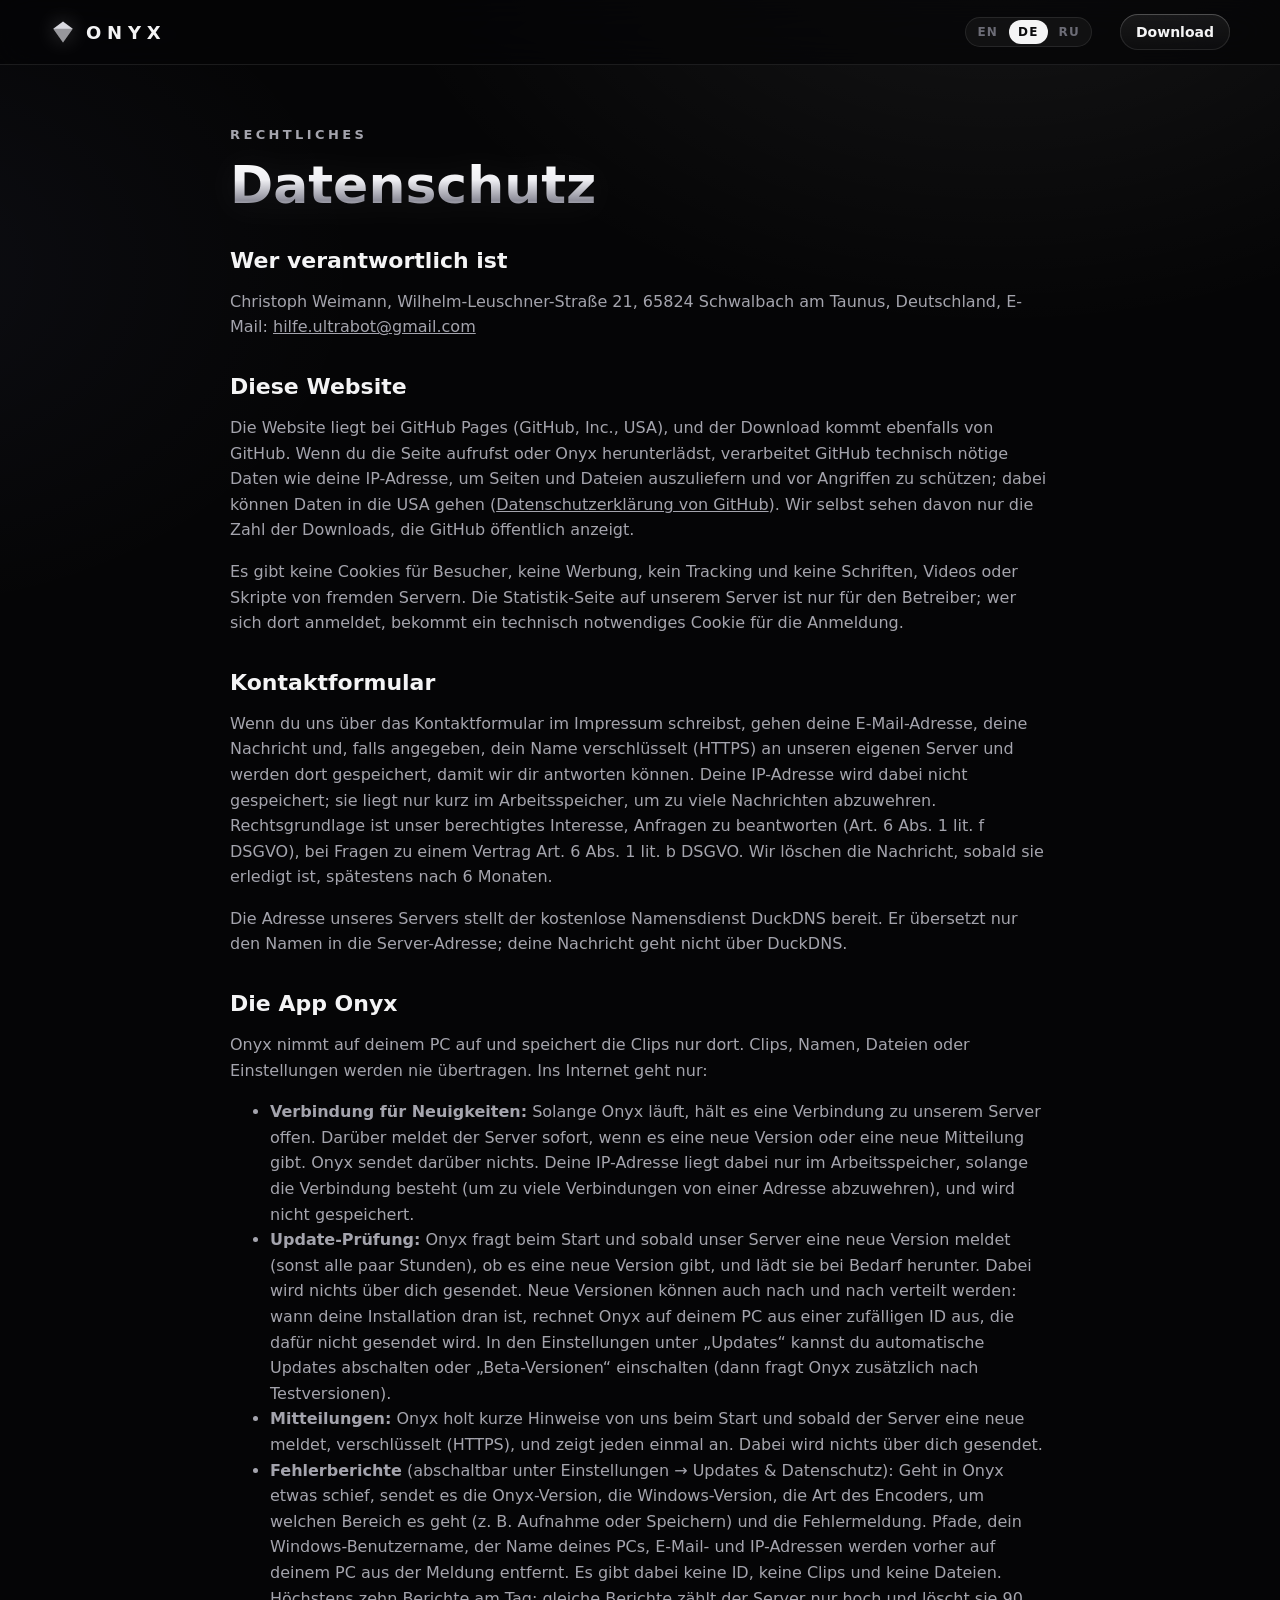
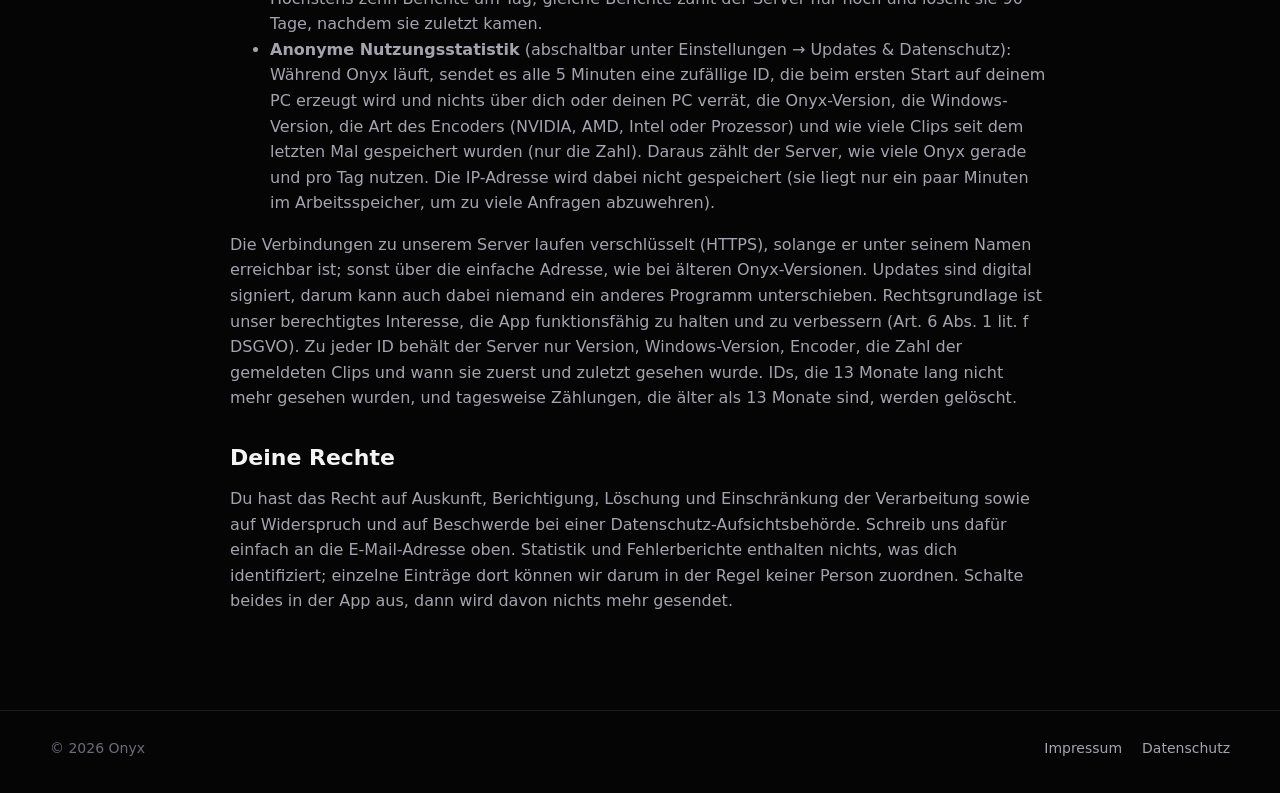
==== commit 12c503aa: "Website 0.5.0" ====
--- a/datenschutz/index.html
+++ b/datenschutz/index.html
@@ -12,10 +12,15 @@
 <body>
   <header class="top">
     <div class="wrap top-inner">
-      <a class="brand" href="/" aria-label="Onyx Startseite">
+      <a class="brand" href="/de/" aria-label="Onyx Startseite">
         <svg class="gem" viewBox="0 0 24 24" aria-hidden="true"><path d="M12 2.2 21 9.1 12 21.8 3 9.1Z" fill="#d9d9e0"/><path d="M3 9.1h18L12 21.8Z" fill="#000" fill-opacity=".3"/></svg>
         <span>Onyx</span>
       </a>
+      <nav class="langs" aria-label="Sprache">
+        <a href="/privacy/" lang="en" hreflang="en" title="English">EN</a>
+        <a href="/datenschutz/" lang="de" hreflang="de" aria-current="page">DE</a>
+        <a href="/ru/privacy/" lang="ru" hreflang="ru" title="Русский">RU</a>
+      </nav>
       <a class="btn btn-small" href="https://github.com/onyx-clips/onyx-clips.github.io/releases/latest/download/Onyx-Setup.exe">Download</a>
     </div>
   </header>
--- a/css/site.css
+++ b/css/site.css
@@ -103,6 +103,12 @@
 .nav { display: flex; gap: 26px; margin-left: auto; }
 .nav a { color: var(--text-2); text-decoration: none; font-size: 15px; transition: color 0.2s; }
 .nav a:hover { color: var(--text-1); }
+/* The language: English at /, German at /de/, Russian at /ru/ */
+.langs { display: flex; gap: 2px; padding: 3px; border-radius: 999px; background: rgba(255, 255, 255, 0.04); box-shadow: inset 0 0 0 1px var(--line); }
+.brand + .langs { margin-left: auto; }
+.langs a { padding: 6px 9px; border-radius: 999px; color: var(--text-3); text-decoration: none; font: 600 12px/1 var(--font-display); letter-spacing: 0.1em; transition: color 0.2s, background 0.2s; }
+.langs a:hover { color: var(--text-1); }
+.langs a[aria-current="page"] { color: var(--on-accent); background: var(--accent); }
 
 /* ───────── Hero ───────── */
 .hero { position: relative; overflow: hidden; padding: 72px 0 56px; }
@@ -238,7 +244,13 @@
   .steps, .more { grid-template-columns: minmax(0, 1fr); }
   .nav { display: none; }
   .top .btn-small { margin-left: auto; }
+  .top .langs { margin-left: auto; }
+  .top .langs + .btn-small { margin-left: 0; }
   .trust-card { padding: 30px 22px; }
+}
+@media (max-width: 480px) {
+  .top-inner { gap: 12px; }
+  .brand span { display: none; }
 }
 @media (prefers-reduced-motion: reduce) {
   * { animation: none !important; transition: none !important; scroll-behavior: auto !important; }
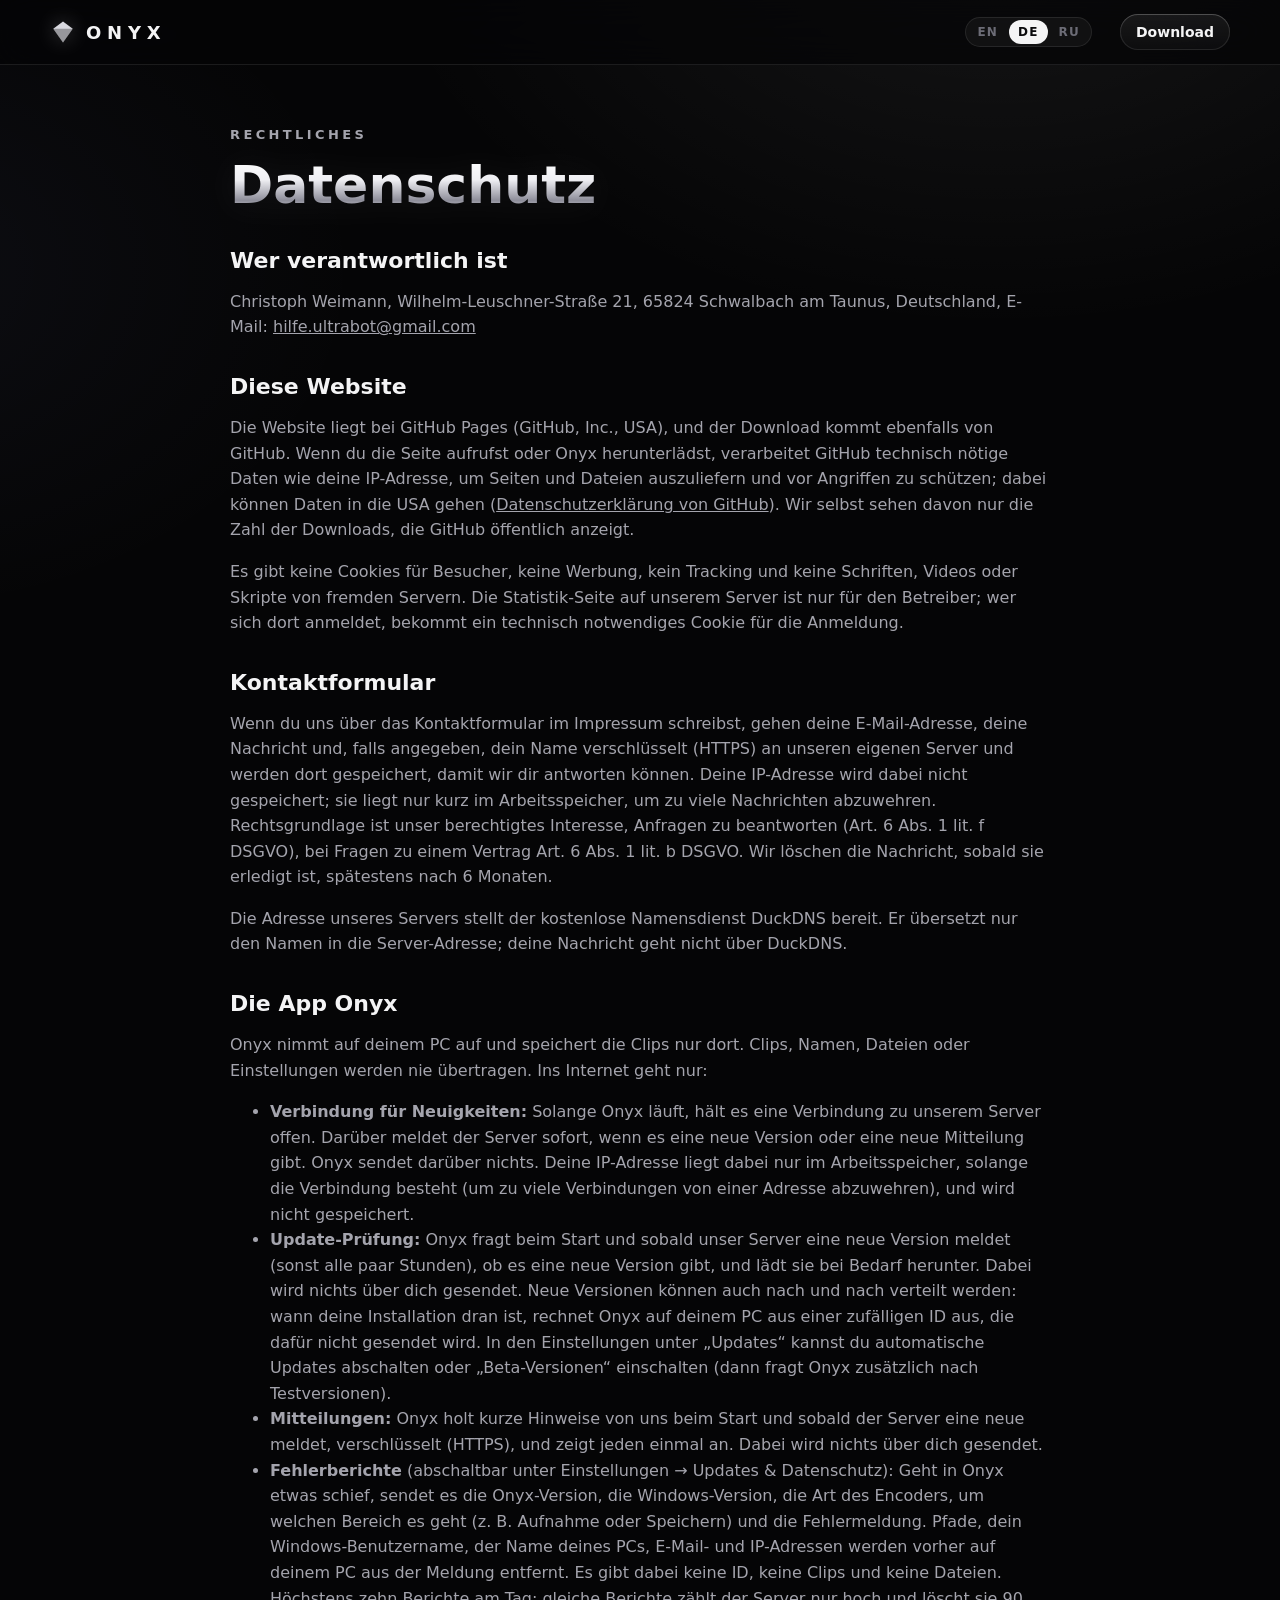
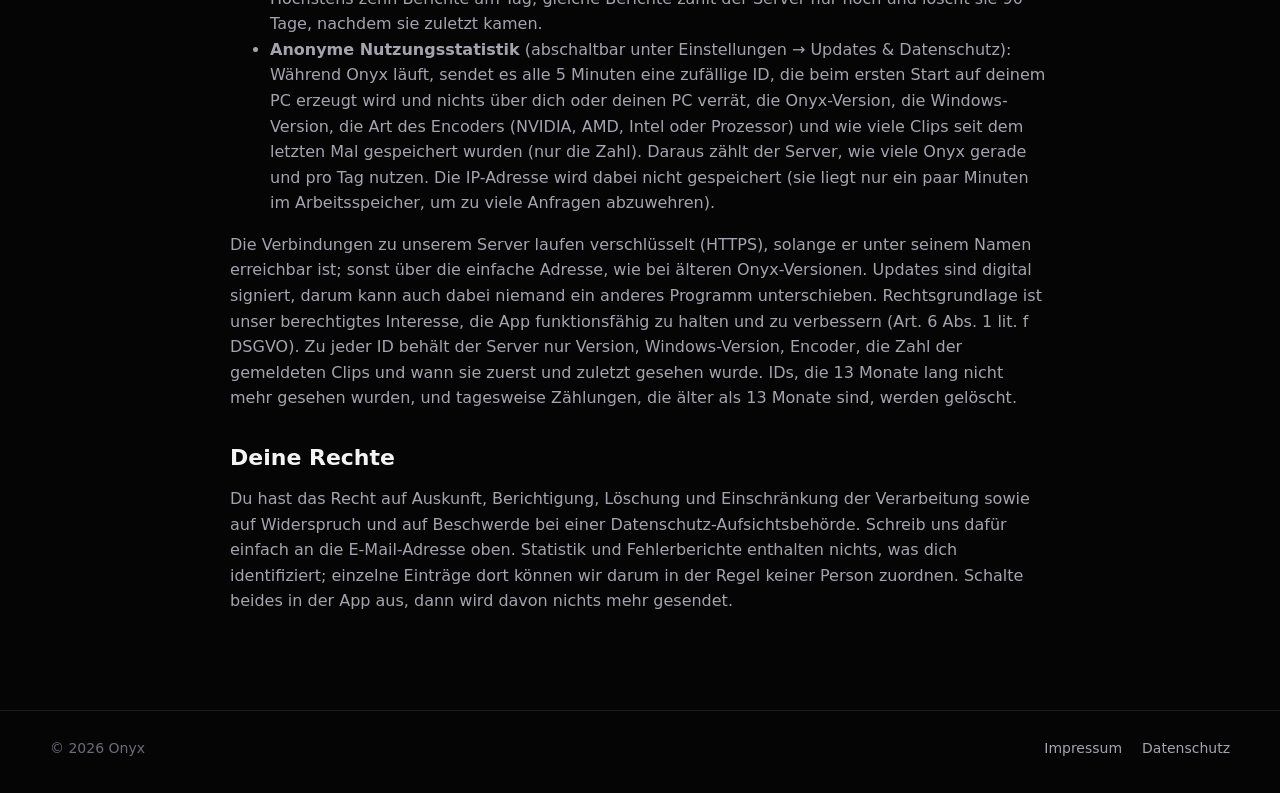
==== commit 792cc130: "Website 0.5.1" ====
--- a/datenschutz/index.html
+++ b/datenschutz/index.html
@@ -8,6 +8,8 @@
   <title>Datenschutz – Onyx</title>
   <link rel="icon" href="/favicon.ico">
   <link rel="stylesheet" href="/css/site.css">
+  <link rel="expect" href="#foot" blocking="render">
+  <script src="/js/lang.js"></script>
 </head>
 <body>
   <header class="top">
@@ -55,7 +57,7 @@
     <h2>Deine Rechte</h2>
     <p>Du hast das Recht auf Auskunft, Berichtigung, Löschung und Einschränkung der Verarbeitung sowie auf Widerspruch und auf Beschwerde bei einer Datenschutz-Aufsichtsbehörde. Schreib uns dafür einfach an die E-Mail-Adresse oben. Statistik und Fehlerberichte enthalten nichts, was dich identifiziert; einzelne Einträge dort können wir darum in der Regel keiner Person zuordnen. Schalte beides in der App aus, dann wird davon nichts mehr gesendet.</p>
   </main>
-  <footer class="foot">
+  <footer class="foot" id="foot">
     <div class="wrap foot-inner">
       <span>© 2026 Onyx</span>
       <nav aria-label="Rechtliches"><a href="/impressum/">Impressum</a><a href="/datenschutz/">Datenschutz</a></nav>
--- a/css/site.css
+++ b/css/site.css
@@ -107,8 +107,33 @@
 .langs { display: flex; gap: 2px; padding: 3px; border-radius: 999px; background: rgba(255, 255, 255, 0.04); box-shadow: inset 0 0 0 1px var(--line); }
 .brand + .langs { margin-left: auto; }
 .langs a { padding: 6px 9px; border-radius: 999px; color: var(--text-3); text-decoration: none; font: 600 12px/1 var(--font-display); letter-spacing: 0.1em; transition: color 0.2s, background 0.2s; }
-.langs a:hover { color: var(--text-1); }
+.langs a:hover { color: var(--text-1); background: rgba(255, 255, 255, 0.07); }
+.langs a:focus-visible { outline: 2px solid #fff; outline-offset: 2px; }
 .langs a[aria-current="page"] { color: var(--on-accent); background: var(--accent); }
+
+/* Changing the language (or the page): instead of a hard reload the old text fades out and the new one in
+   (one after the other, never two texts on top of each other), while the logo, the phone and the big white
+   download button stay where they are (no flash of white) and the white pill slides over to the new
+   language. lang.js keeps the spot on the page; browsers without cross-document view transitions simply
+   load the page. */
+@view-transition { navigation: auto; }
+.langs a[aria-current="page"] { view-transition-name: lang-current; }
+.top .brand { view-transition-name: brand; }
+.phone { view-transition-name: hero-phone; }
+.hero .cta .btn-primary { view-transition-name: hero-download; }
+::view-transition-old(root) { animation: vt-out 0.14s ease-in both; }
+::view-transition-new(root) { animation: vt-in 0.26s ease-out 0.1s both; }
+@keyframes vt-out { to { opacity: 0; } }
+@keyframes vt-in { from { opacity: 0; } }
+::view-transition-group(lang-current) { animation-duration: 0.45s; animation-timing-function: var(--ease); }
+::view-transition-old(lang-current), ::view-transition-new(lang-current) { animation-duration: 0.3s; }
+::view-transition-group(hero-phone), ::view-transition-group(brand), ::view-transition-group(hero-download) { animation-duration: 0.3s; animation-timing-function: var(--ease); }
+/* the phone: the last picture stays until the new video (loading from the same second) is laid over it */
+::view-transition-old(hero-phone) { animation: none; mix-blend-mode: normal; }
+::view-transition-new(hero-phone) { animation: vt-in 0.3s ease-out 0.15s both; mix-blend-mode: normal; }
+@media (prefers-reduced-motion: reduce) {
+  @view-transition { navigation: none; }
+}
 
 /* ───────── Hero ───────── */
 .hero { position: relative; overflow: hidden; padding: 72px 0 56px; }
